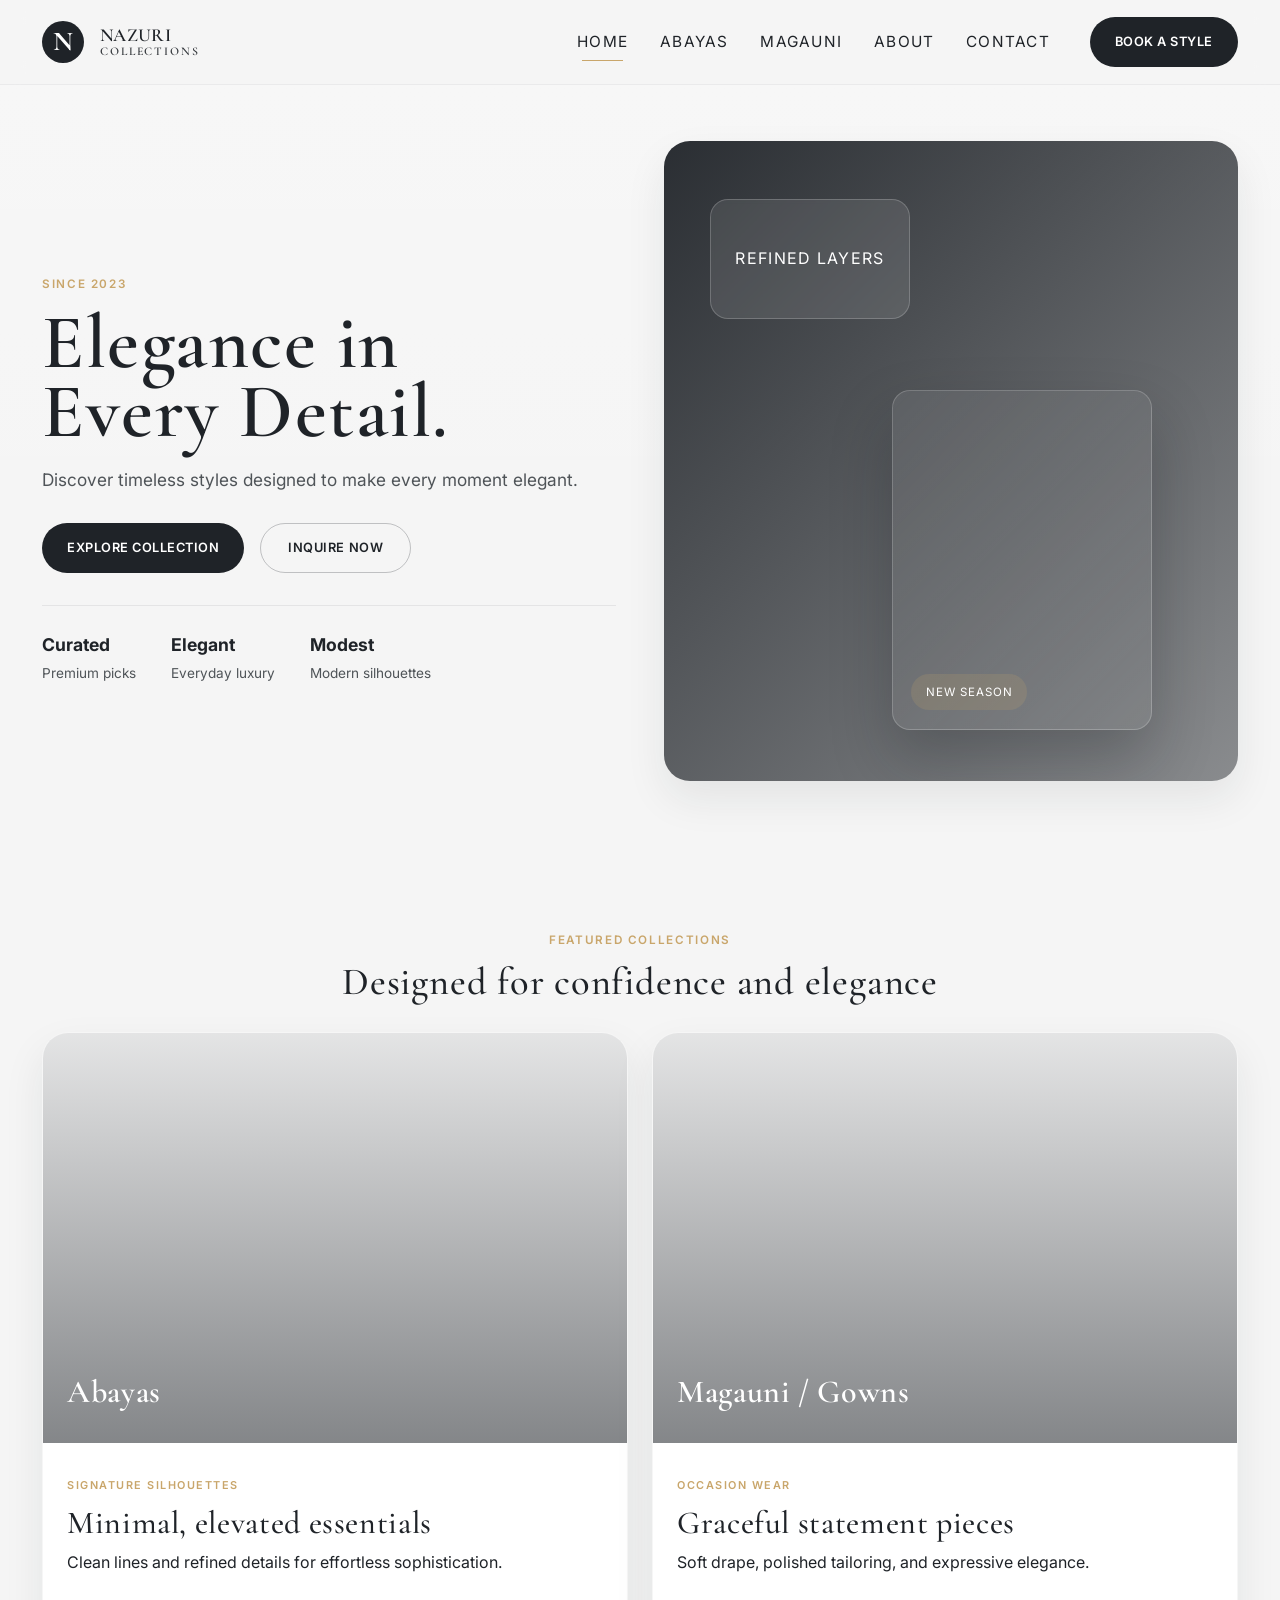
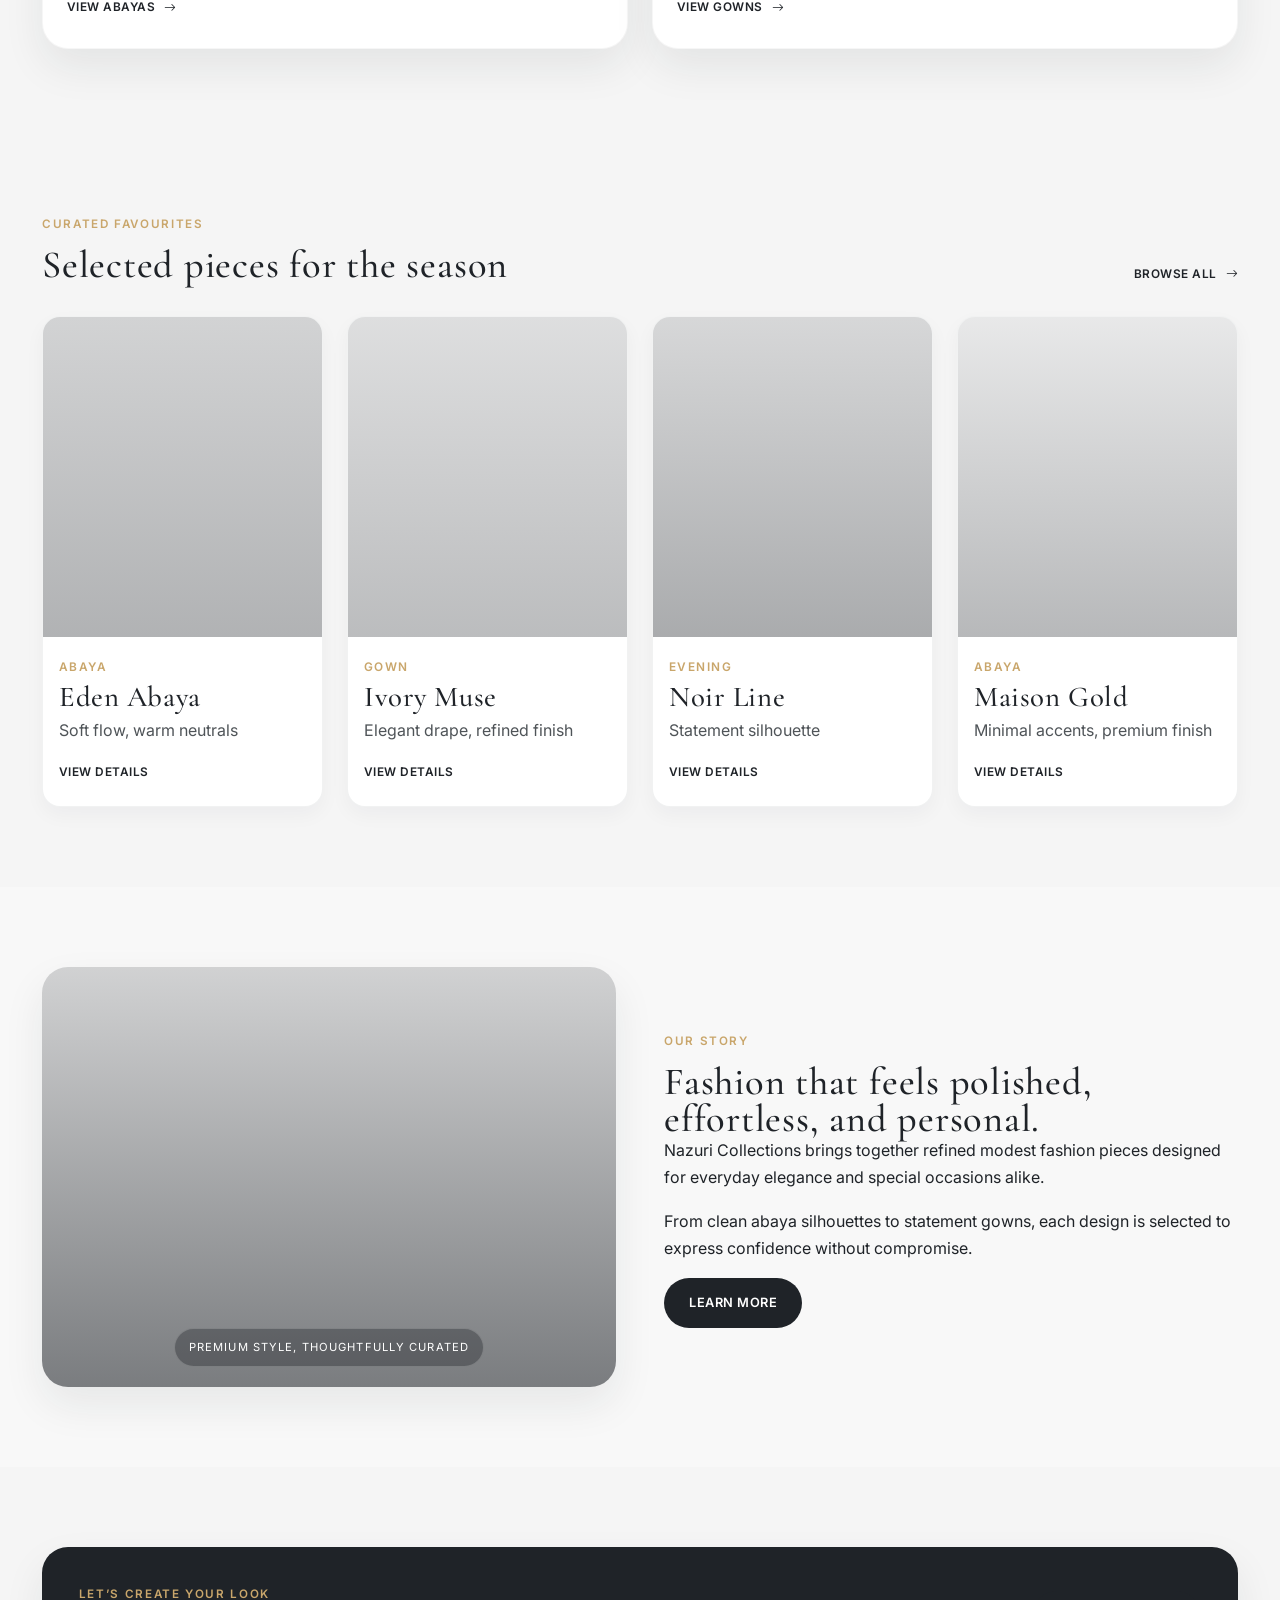
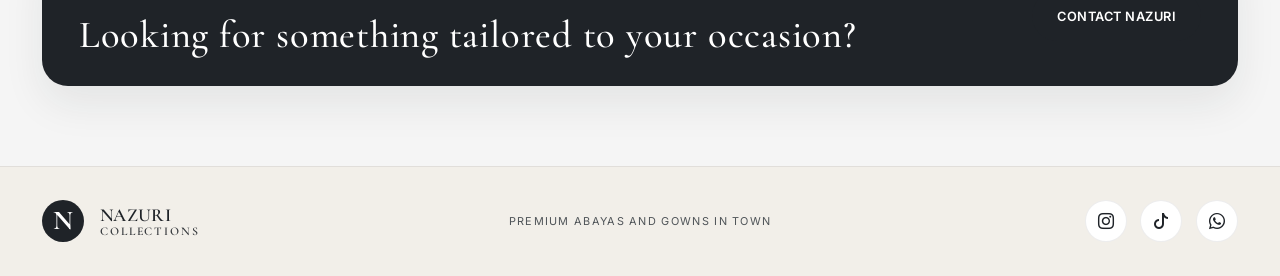
==== index.html @ db96d814 "First part before revision" ====
<!DOCTYPE html>
<html lang="en">
  <head>
    <meta charset="UTF-8" />
    <meta name="viewport" content="width=device-width, initial-scale=1.0" />
    <meta
      name="description"
      content="Nazuri Collections offers premium abayas and gowns with timeless elegance and contemporary modest fashion styling."
    />
    <title>Nazuri Collections | Premium Abayas and Gowns</title>
    <link rel="preconnect" href="https://fonts.googleapis.com" />
    <link rel="preconnect" href="https://fonts.gstatic.com" crossorigin />
    <link
      href="https://fonts.googleapis.com/css2?family=Cormorant+Garamond:wght@400;500;600;700&family=Inter:wght@400;500;600;700&display=swap"
      rel="stylesheet"
    />
    <link
      rel="stylesheet"
      href="https://cdn.jsdelivr.net/npm/bootstrap@5.3.3/dist/css/bootstrap.min.css"
    />
    <link
      rel="stylesheet"
      href="https://cdn.jsdelivr.net/npm/bootstrap-icons@1.11.3/font/bootstrap-icons.min.css"
    />
    <link rel="stylesheet" href="assets/css/style.css" />
  </head>
  <body>
    <header class="site-header">
      <nav class="navbar navbar-expand-lg navbar-light px-3 px-lg-4 py-3">
        <div class="container-xl">
          <a class="navbar-brand d-flex align-items-center gap-3" href="index.html" aria-label="Nazuri Collections home">
            <span class="brand-mark" aria-hidden="true">N</span>
            <div class="brand-copy">
              <span class="brand-name">NAZURI</span>
              <span class="brand-subtitle">Collections</span>
            </div>
          </a>

          <button
            class="navbar-toggler border-0 shadow-none"
            type="button"
            data-bs-toggle="offcanvas"
            data-bs-target="#mobileMenu"
            aria-controls="mobileMenu"
            aria-label="Open navigation menu"
          >
            <span class="navbar-toggler-icon"></span>
          </button>

          <div class="collapse navbar-collapse justify-content-end">
            <ul class="navbar-nav align-items-center gap-lg-3">
              <li class="nav-item"><a class="nav-link active" href="index.html">Home</a></li>
              <li class="nav-item"><a class="nav-link" href="pages/abayas.html">Abayas</a></li>
              <li class="nav-item"><a class="nav-link" href="pages/magauni.html">Magauni</a></li>
              <li class="nav-item"><a class="nav-link" href="pages/about.html">About</a></li>
              <li class="nav-item"><a class="nav-link" href="pages/contact.html">Contact</a></li>
              <li class="nav-item ms-lg-3">
                <a class="btn btn-primary btn-cta" href="pages/contact.html">Book a Style</a>
              </li>
            </ul>
          </div>
        </div>
      </nav>
    </header>

    <div class="offcanvas offcanvas-end" tabindex="-1" id="mobileMenu" aria-labelledby="mobileMenuLabel">
      <div class="offcanvas-header">
        <h5 class="offcanvas-title" id="mobileMenuLabel">Menu</h5>
        <button type="button" class="btn-close" data-bs-dismiss="offcanvas" aria-label="Close menu"></button>
      </div>
      <div class="offcanvas-body">
        <ul class="nav flex-column mobile-nav">
          <li><a class="nav-link active" href="index.html">Home</a></li>
          <li><a class="nav-link" href="pages/abayas.html">Abayas</a></li>
          <li><a class="nav-link" href="pages/magauni.html">Magauni</a></li>
          <li><a class="nav-link" href="pages/about.html">About</a></li>
          <li><a class="nav-link" href="pages/contact.html">Contact</a></li>
          <li class="mt-3"><a class="btn btn-primary w-100 btn-cta" href="pages/contact.html">Book a Style</a></li>
        </ul>
      </div>
    </div>

    <main>
      <section class="hero-section">
        <div class="container-xl">
          <div class="row align-items-center g-4 g-lg-5">
            <div class="col-lg-6 content-column">
              <p class="eyebrow">Since 2023</p>
              <h1>Elegance in Every Detail.</h1>
              <p class="hero-copy">
                Discover timeless styles designed to make every moment elegant.
              </p>
              <div class="hero-actions">
                <a class="btn btn-primary btn-cta" href="pages/abayas.html">Explore Collection</a>
                <a class="btn btn-secondary" href="pages/contact.html">Inquire Now</a>
              </div>
              <div class="hero-metrics">
                <div>
                  <strong>Curated</strong>
                  <span>Premium picks</span>
                </div>
                <div>
                  <strong>Elegant</strong>
                  <span>Everyday luxury</span>
                </div>
                <div>
                  <strong>Modest</strong>
                  <span>Modern silhouettes</span>
                </div>
              </div>
            </div>
            <div class="col-lg-6">
              <div class="editorial-visual" aria-label="Editorial fashion placeholder artwork">
                <div class="visual-card visual-card-large">
                  <span class="card-tag">New Season</span>
                </div>
                <div class="visual-card visual-card-small">
                  <span>Refined layers</span>
                </div>
              </div>
            </div>
          </div>
        </div>
      </section>

      <section class="section-space collection-highlight">
        <div class="container-xl">
          <div class="section-heading centered">
            <p class="eyebrow text-center">Featured collections</p>
            <h2>Designed for confidence and elegance</h2>
          </div>
          <div class="row g-4">
            <div class="col-md-6">
              <article class="feature-card feature-card-abaya">
                <div class="feature-image image-abaya">
                  <span>Abayas</span>
                </div>
                <div class="feature-content">
                  <p class="eyebrow small">Signature silhouettes</p>
                  <h3>Minimal, elevated essentials</h3>
                  <p>Clean lines and refined details for effortless sophistication.</p>
                  <a href="pages/abayas.html" class="text-link">View abayas <i class="bi bi-arrow-right"></i></a>
                </div>
              </article>
            </div>
            <div class="col-md-6">
              <article class="feature-card feature-card-gown">
                <div class="feature-image image-gown">
                  <span>Magauni / Gowns</span>
                </div>
                <div class="feature-content">
                  <p class="eyebrow small">Occasion wear</p>
                  <h3>Graceful statement pieces</h3>
                  <p>Soft drape, polished tailoring, and expressive elegance.</p>
                  <a href="pages/magauni.html" class="text-link">View gowns <i class="bi bi-arrow-right"></i></a>
                </div>
              </article>
            </div>
          </div>
        </div>
      </section>

      <section class="section-space product-spotlight">
        <div class="container-xl">
          <div class="section-heading d-flex justify-content-between align-items-end flex-wrap gap-3">
            <div>
              <p class="eyebrow">Curated favourites</p>
              <h2>Selected pieces for the season</h2>
            </div>
            <a href="pages/abayas.html" class="text-link">Browse all <i class="bi bi-arrow-right"></i></a>
          </div>

          <div class="row g-4 product-grid">
            <div class="col-sm-6 col-lg-3">
              <article class="product-card">
                <div class="product-image image-placeholder image-sand" aria-label="Product image placeholder"></div>
                <div class="product-body">
                  <p class="category">Abaya</p>
                  <h3>Eden Abaya</h3>
                  <p class="meta">Soft flow, warm neutrals</p>
                  <a href="pages/abayas.html" class="text-link">View details</a>
                </div>
              </article>
            </div>
            <div class="col-sm-6 col-lg-3">
              <article class="product-card">
                <div class="product-image image-placeholder image-ivory" aria-label="Product image placeholder"></div>
                <div class="product-body">
                  <p class="category">Gown</p>
                  <h3>Ivory Muse</h3>
                  <p class="meta">Elegant drape, refined finish</p>
                  <a href="pages/magauni.html" class="text-link">View details</a>
                </div>
              </article>
            </div>
            <div class="col-sm-6 col-lg-3">
              <article class="product-card">
                <div class="product-image image-placeholder image-charcoal" aria-label="Product image placeholder"></div>
                <div class="product-body">
                  <p class="category">Evening</p>
                  <h3>Noir Line</h3>
                  <p class="meta">Statement silhouette</p>
                  <a href="pages/magauni.html" class="text-link">View details</a>
                </div>
              </article>
            </div>
            <div class="col-sm-6 col-lg-3">
              <article class="product-card">
                <div class="product-image image-placeholder image-gold" aria-label="Product image placeholder"></div>
                <div class="product-body">
                  <p class="category">Abaya</p>
                  <h3>Maison Gold</h3>
                  <p class="meta">Minimal accents, premium finish</p>
                  <a href="pages/abayas.html" class="text-link">View details</a>
                </div>
              </article>
            </div>
          </div>
        </div>
      </section>

      <section class="section-space brand-story">
        <div class="container-xl">
          <div class="row align-items-center g-5">
            <div class="col-lg-6">
              <div class="story-image" aria-label="Brand story placeholder illustration">
                <span>Premium style, thoughtfully curated</span>
              </div>
            </div>
            <div class="col-lg-6">
              <p class="eyebrow">Our story</p>
              <h2>Fashion that feels polished, effortless, and personal.</h2>
              <p>
                Nazuri Collections brings together refined modest fashion pieces designed for everyday elegance and special occasions alike.
              </p>
              <p>
                From clean abaya silhouettes to statement gowns, each design is selected to express confidence without compromise.
              </p>
              <a href="pages/about.html" class="btn btn-primary btn-cta">Learn More</a>
            </div>
          </div>
        </div>
      </section>

      <section class="section-space inquiry-strip">
        <div class="container-xl">
          <div class="inquiry-panel">
            <div>
              <p class="eyebrow">Let’s create your look</p>
              <h2>Looking for something tailored to your occasion?</h2>
            </div>
            <a class="btn btn-primary btn-cta" href="pages/contact.html">Contact Nazuri</a>
          </div>
        </div>
      </section>
    </main>

    <footer class="site-footer">
      <div class="container-xl">
        <div class="row g-4 align-items-center">
          <div class="col-lg-4">
            <a class="navbar-brand d-flex align-items-center gap-3" href="index.html" aria-label="Nazuri Collections home">
              <span class="brand-mark" aria-hidden="true">N</span>
              <div class="brand-copy">
                <span class="brand-name">NAZURI</span>
                <span class="brand-subtitle">Collections</span>
              </div>
            </a>
          </div>
          <div class="col-lg-4 text-lg-center">
            <p class="footer-copy">Premium abayas and gowns in town</p>
          </div>
          <div class="col-lg-4 text-lg-end">
            <div class="social-links" aria-label="Social media links">
              <a href="https://instagram.com" target="_blank" rel="noreferrer" aria-label="Instagram"><i class="bi bi-instagram"></i></a>
              <a href="https://www.tiktok.com" target="_blank" rel="noreferrer" aria-label="TikTok"><i class="bi bi-tiktok"></i></a>
              <a href="https://wa.me/REPLACE_WITH_NAZURI_WHATSAPP_NUMBER" target="_blank" rel="noreferrer" aria-label="WhatsApp"><i class="bi bi-whatsapp"></i></a>
            </div>
          </div>
        </div>
      </div>
    </footer>

    <script src="https://cdn.jsdelivr.net/npm/bootstrap@5.3.3/dist/js/bootstrap.bundle.min.js"></script>
    <script src="assets/js/main.js"></script>
  </body>
</html>
---- assets/css/style.css ----
:root {
  --color-charcoal: #1f2328;
  --color-offwhite: #f5f5f5;
  --color-grey: #b5b5b5;
  --color-gold: #c9a66b;
  --color-white: #ffffff;
  --color-surface: #f8f6f2;
  --color-muted: #e9e2d7;
  --color-text: #1f2328;
  --color-text-soft: #4f5458;
  --shadow-soft: 0 18px 42px rgba(31, 35, 40, 0.08);
  --border-soft: rgba(31, 35, 40, 0.08);
  --container: 1220px;
  --radius-lg: 26px;
  --radius-md: 18px;
  --radius-sm: 12px;
}

* {
  box-sizing: border-box;
}

html {
  scroll-behavior: smooth;
}

body {
  margin: 0;
  font-family: "Inter", sans-serif;
  background: var(--color-offwhite);
  color: var(--color-text);
  line-height: 1.7;
}

img {
  max-width: 100%;
  display: block;
}

a {
  text-decoration: none;
  transition: all 0.2s ease;
}

button,
input,
textarea {
  font: inherit;
}

h1,
h2,
h3,
.brand-name,
.brand-subtitle {
  font-family: "Cormorant Garamond", serif;
  letter-spacing: 0.02em;
}

p {
  margin: 0 0 1rem;
}

.container-xl {
  max-width: var(--container);
}

.site-header {
  position: sticky;
  top: 0;
  z-index: 1020;
  background: rgba(245, 245, 245, 0.9);
  backdrop-filter: blur(12px);
  border-bottom: 1px solid rgba(31, 35, 40, 0.05);
}

.navbar {
  min-height: 76px;
}

.navbar-brand {
  color: var(--color-charcoal);
  margin-right: 0;
}

.brand-mark {
  display: inline-flex;
  align-items: center;
  justify-content: center;
  width: 42px;
  height: 42px;
  border-radius: 50%;
  background: var(--color-charcoal);
  color: var(--color-white);
  font-family: "Cormorant Garamond", serif;
  font-size: 1.7rem;
  font-weight: 700;
}

.brand-copy {
  display: flex;
  flex-direction: column;
  line-height: 1.05;
}

.brand-name,
.brand-subtitle {
  display: block;
  font-size: 1.15rem;
  font-weight: 600;
}

.brand-subtitle {
  font-size: 0.74rem;
  letter-spacing: 0.16em;
  text-transform: uppercase;
  opacity: 0.9;
}

.navbar-nav .nav-link {
  color: var(--color-charcoal);
  font-size: 0.96rem;
  letter-spacing: 0.08em;
  text-transform: uppercase;
  padding: 0.625rem 0.8rem;
  position: relative;
}

.navbar-nav .nav-link::after {
  content: "";
  position: absolute;
  left: 0.8rem;
  right: 0.8rem;
  bottom: 0.25rem;
  height: 1px;
  background: var(--color-gold);
  transform: scaleX(0);
  transform-origin: left;
  transition: transform 0.2s ease;
}

.navbar-nav .nav-link:hover,
.navbar-nav .nav-link:focus-visible,
.navbar-nav .nav-link.active {
  color: var(--color-charcoal);
}

.navbar-nav .nav-link:hover::after,
.navbar-nav .nav-link:focus-visible::after,
.navbar-nav .nav-link.active::after {
  transform: scaleX(1);
}

.btn {
  border-radius: 999px;
  padding: 0.9rem 1.7rem;
  font-weight: 600;
  letter-spacing: 0.04em;
  text-transform: uppercase;
  font-size: 0.8rem;
  border: 1px solid transparent;
  transition: all 0.2s ease;
}

.btn-primary {
  background: var(--color-charcoal);
  color: var(--color-white);
  box-shadow: none;
}

.btn-primary:hover,
.btn-primary:focus-visible {
  background: #0f1115;
  color: var(--color-white);
}

.btn-secondary {
  background: transparent;
  border-color: rgba(31, 35, 40, 0.25);
  color: var(--color-charcoal);
}

.btn-secondary:hover,
.btn-secondary:focus-visible {
  border-color: var(--color-charcoal);
  color: var(--color-charcoal);
  background: rgba(31, 35, 40, 0.04);
}

.btn-cta {
  padding-inline: 1.5rem;
}

.hero-section {
  padding: 3.5rem 0 4rem;
  background: linear-gradient(180deg, rgba(255,255,255,0.2), transparent 65%);
}

.content-column {
  padding-top: 2rem;
}

.eyebrow {
  display: inline-block;
  margin-bottom: 0.8rem;
  color: var(--color-gold);
  text-transform: uppercase;
  letter-spacing: 0.14em;
  font-size: 0.73rem;
  font-weight: 600;
}

.eyebrow.small {
  font-size: 0.68rem;
}

.hero-section h1,
.page-hero h1,
.section-heading h2,
.brand-story h2,
.value-card h3,
.contact-panel h2,
.contact-form-wrap h3,
.feature-card h3,
.product-card h3 {
  margin-bottom: 1rem;
  color: var(--color-charcoal);
}

.hero-section h1 {
  max-width: 520px;
  font-size: clamp(3.2rem, 6vw, 6rem);
  line-height: 0.9;
  font-weight: 600;
  margin-bottom: 1.2rem;
}

.hero-copy {
  max-width: 560px;
  font-size: 1.08rem;
  color: var(--color-text-soft);
  margin-bottom: 1.75rem;
}

.hero-actions {
  display: flex;
  flex-wrap: wrap;
  gap: 1rem;
  margin-bottom: 2rem;
}

.hero-metrics {
  display: flex;
  flex-wrap: wrap;
  gap: 1.25rem 2.2rem;
  padding-top: 1.5rem;
  border-top: 1px solid var(--border-soft);
}

.hero-metrics div {
  display: flex;
  flex-direction: column;
  gap: 0.15rem;
}

.hero-metrics strong {
  font-size: 1.1rem;
  color: var(--color-charcoal);
}

.hero-metrics span {
  font-size: 0.85rem;
  color: var(--color-text-soft);
}

.editorial-visual {
  position: relative;
  min-height: 640px;
  border-radius: var(--radius-lg);
  overflow: hidden;
  background: linear-gradient(135deg, rgba(31,35,40,0.95), rgba(31,35,40,0.5)),
    url("https://images.unsplash.com/photo-1529139574466-a303027c1d8b?auto=format&fit=crop&w=900&q=80") center/cover no-repeat;
  box-shadow: var(--shadow-soft);
}

.visual-card {
  position: absolute;
  border-radius: var(--radius-md);
  background: rgba(255,255,255,0.1);
  border: 1px solid rgba(255,255,255,0.2);
  backdrop-filter: blur(2px);
  color: var(--color-white);
}

.visual-card-large {
  right: 15%;
  bottom: 8%;
  width: 260px;
  height: 340px;
  box-shadow: 0 30px 60px rgba(18, 22, 29, 0.25);
  background: linear-gradient(135deg, rgba(255,255,255,0.08), rgba(255,255,255,0.02));
}

.visual-card-small {
  left: 8%;
  top: 9%;
  width: 200px;
  height: 120px;
  display: flex;
  align-items: center;
  justify-content: center;
  font-size: 1rem;
  letter-spacing: 0.08em;
  text-transform: uppercase;
}

.card-tag {
  position: absolute;
  left: 1.15rem;
  bottom: 1.15rem;
  padding: 0.52rem 0.9rem;
  border-radius: 999px;
  background: rgba(201, 166, 107, 0.18);
  color: var(--color-white);
  font-size: 0.72rem;
  letter-spacing: 0.09em;
  text-transform: uppercase;
}

.section-space {
  padding: 5rem 0;
}

.section-heading {
  margin-bottom: 2rem;
}

.section-heading.centered {
  text-align: center;
}

.section-heading h2,
.brand-story h2 {
  font-size: clamp(2.2rem, 3vw, 3.2rem);
  line-height: 0.95;
  margin-bottom: 0;
}

.text-link {
  display: inline-flex;
  align-items: center;
  gap: 0.55rem;
  color: var(--color-charcoal);
  font-weight: 600;
  letter-spacing: 0.04em;
  text-transform: uppercase;
  font-size: 0.74rem;
}

.text-link:hover,
.text-link:focus-visible {
  color: var(--color-gold);
}

.feature-card {
  display: flex;
  flex-direction: column;
  overflow: hidden;
  border-radius: var(--radius-lg);
  background: var(--color-white);
  box-shadow: var(--shadow-soft);
  border: 1px solid rgba(31,35,40,0.04);
}

.feature-image {
  min-height: 410px;
  display: flex;
  align-items: end;
  justify-content: flex-start;
  padding: 1.5rem;
  color: var(--color-white);
  font-family: "Cormorant Garamond", serif;
  font-size: clamp(2rem, 2vw, 3rem);
  font-weight: 600;
  letter-spacing: 0.02em;
}

.feature-card-abaya .feature-image {
  background: linear-gradient(180deg, rgba(31,35,40,0.12), rgba(31,35,40,0.55)), url("https://images.unsplash.com/photo-1524504388940-b1c1722653e1?auto=format&fit=crop&w=1200&q=80") center/cover no-repeat;
}

.feature-card-gown .feature-image {
  background: linear-gradient(180deg, rgba(31,35,40,0.12), rgba(31,35,40,0.55)), url("https://images.unsplash.com/photo-1483985988355-763728e1935b?auto=format&fit=crop&w=1200&q=80") center/cover no-repeat;
}

.feature-content {
  padding: 1.7rem 1.5rem 1.75rem;
}

.feature-content h3 {
  font-size: clamp(2rem, 2vw, 2.6rem);
  line-height: 0.95;
  margin-bottom: 0.7rem;
}

.product-card {
  background: var(--color-white);
  border-radius: var(--radius-md);
  overflow: hidden;
  border: 1px solid rgba(31,35,40,0.06);
  box-shadow: rgba(31,35,40,0.04) 0 8px 20px;
  height: 100%;
}

.product-image {
  height: 320px;
  background-size: cover;
  background-position: center;
}

.image-placeholder {
  background-size: cover;
  background-position: center;
}

.image-sand {
  background-image: linear-gradient(180deg, rgba(31,35,40,0.2), rgba(31,35,40,0.35)), url("https://images.unsplash.com/photo-1529139574466-a303027c1d8b?auto=format&fit=crop&w=900&q=80");
}

.image-ivory {
  background-image: linear-gradient(180deg, rgba(31,35,40,0.15), rgba(31,35,40,0.3)), url("https://images.unsplash.com/photo-1487412720507-e7ab37603c6f?auto=format&fit=crop&w=900&q=80");
}

.image-charcoal {
  background-image: linear-gradient(180deg, rgba(31,35,40,0.18), rgba(31,35,40,0.38)), url("https://images.unsplash.com/photo-1524504388940-b1c1722653e1?auto=format&fit=crop&w=900&q=80");
}

.image-gold {
  background-image: linear-gradient(180deg, rgba(31,35,40,0.1), rgba(31,35,40,0.32)), url("https://images.unsplash.com/photo-1515886657613-9f3515b0c78f?auto=format&fit=crop&w=900&q=80");
}

.product-body {
  padding: 1.25rem 1rem 1.35rem;
}

.category {
  margin-bottom: 0.4rem;
  font-size: 0.74rem;
  letter-spacing: 0.12em;
  color: var(--color-gold);
  text-transform: uppercase;
  font-weight: 600;
}

.product-body h3 {
  font-size: clamp(1.8rem, 2vw, 2.3rem);
  line-height: 0.95;
  margin-bottom: 0.4rem;
}

.meta {
  color: var(--color-text-soft);
  margin-bottom: 0.8rem;
}

.brand-story {
  background: rgba(255,255,255,0.3);
}

.story-image {
  position: relative;
  min-height: 420px;
  border-radius: var(--radius-lg);
  display: flex;
  align-items: flex-end;
  justify-content: center;
  padding: 1.25rem;
  color: var(--color-white);
  background: linear-gradient(180deg, rgba(31,35,40,0.18), rgba(31,35,40,0.58)), url("https://images.unsplash.com/photo-1529139574466-a303027c1d8b?auto=format&fit=crop&w=1100&q=80") center/cover no-repeat;
  box-shadow: var(--shadow-soft);
}

.story-image span {
  display: inline-block;
  background: rgba(31,35,40,0.36);
  border: 1px solid rgba(255,255,255,0.2);
  padding: 0.55rem 0.9rem;
  border-radius: 999px;
  letter-spacing: 0.1em;
  text-transform: uppercase;
  font-size: 0.7rem;
}

.inquiry-panel {
  display: flex;
  justify-content: space-between;
  align-items: center;
  gap: 1.5rem;
  background: var(--color-charcoal);
  color: var(--color-white);
  border-radius: var(--radius-lg);
  padding: 2rem 2.3rem;
  box-shadow: var(--shadow-soft);
}

.inquiry-panel h2 {
  margin: 0;
  color: var(--color-white);
  font-size: clamp(2.1rem, 3vw, 3rem);
  line-height: 0.95;
}

.site-footer {
  background: #f2efe9;
  border-top: 1px solid rgba(31,35,40,0.08);
  padding: 2.1rem 0;
}

.footer-copy {
  margin: 0;
  color: var(--color-text-soft);
  text-transform: uppercase;
  letter-spacing: 0.12em;
  font-size: 0.68rem;
}

.social-links {
  display: flex;
  justify-content: flex-end;
  gap: 0.85rem;
}

.social-links a {
  display: inline-flex;
  align-items: center;
  justify-content: center;
  width: 42px;
  height: 42px;
  border-radius: 50%;
  background: var(--color-white);
  color: var(--color-charcoal);
  border: 1px solid rgba(31,35,40,0.08);
}

.social-links a:hover,
.social-links a:focus-visible {
  background: var(--color-charcoal);
  color: var(--color-white);
}

.page-hero {
  padding: 5.5rem 0 3rem;
  background: linear-gradient(180deg, rgba(255,255,255,0.2), transparent 70%);
}

.page-hero-inner {
  max-width: 760px;
}

.page-hero-inner.narrow {
  max-width: 680px;
}

.page-hero h1 {
  font-size: clamp(3rem, 4vw, 5rem);
  line-height: 0.92;
  margin-bottom: 0.75rem;
}

.collection-hero {
  background: linear-gradient(180deg, rgba(255,255,255,0.25), rgba(245,245,245,0.9)), url("https://images.unsplash.com/photo-1524504388940-b1c1722653e1?auto=format&fit=crop&w=1600&q=80") center/cover no-repeat;
}

.alt-hero {
  background: linear-gradient(180deg, rgba(255,255,255,0.25), rgba(245,245,245,0.9)), url("https://images.unsplash.com/photo-1483985988355-763728e1935b?auto=format&fit=crop&w=1600&q=80") center/cover no-repeat;
}

.about-hero {
  background: linear-gradient(180deg, rgba(255,255,255,0.25), rgba(245,245,245,0.9)), url("https://images.unsplash.com/photo-1529139574466-a303027c1d8b?auto=format&fit=crop&w=1600&q=80") center/cover no-repeat;
}

.contact-hero {
  background: linear-gradient(180deg, rgba(255,255,255,0.25), rgba(245,245,245,0.9)), url("https://images.unsplash.com/photo-1515886657613-9f3515b0c78f?auto=format&fit=crop&w=1600&q=80") center/cover no-repeat;
}

.muted-surface {
  background: rgba(255,255,255,0.35);
}

.value-card {
  background: var(--color-white);
  border: 1px solid rgba(31,35,40,0.05);
  border-radius: var(--radius-md);
  padding: 2rem 1.5rem;
  text-align: center;
  box-shadow: rgba(31,35,40,0.04) 0 10px 22px;
}

.value-card i {
  display: inline-flex;
  align-items: center;
  justify-content: center;
  width: 58px;
  height: 58px;
  border-radius: 50%;
  background: rgba(201,166,107,0.14);
  color: var(--color-charcoal);
  font-size: 1.5rem;
  margin-bottom: 0.9rem;
}

.value-card h3 {
  margin-bottom: 0.5rem;
  font-size: 2rem;
}

.story-image-large {
  min-height: 520px;
}

.contact-panel,
.contact-form-wrap {
  background: var(--color-white);
  border-radius: var(--radius-lg);
  border: 1px solid rgba(31,35,40,0.05);
  box-shadow: rgba(31,35,40,0.04) 0 12px 25px;
}

.contact-panel {
  padding: 2rem 1.5rem;
}

.contact-list {
  list-style: none;
  padding: 0;
  margin: 1.5rem 0 0;
  display: grid;
  gap: 1rem;
}

.contact-list li {
  display: flex;
  align-items: center;
  gap: 0.8rem;
  padding-bottom: 0.9rem;
  border-bottom: 1px solid rgba(31,35,40,0.05);
}

.contact-list i {
  width: 40px;
  height: 40px;
  display: inline-flex;
  align-items: center;
  justify-content: center;
  border-radius: 50%;
  background: rgba(201,166,107,0.12);
  color: var(--color-charcoal);
}

.contact-list a {
  color: var(--color-charcoal);
  font-weight: 600;
}

.contact-form-wrap {
  padding: 2rem 1.5rem;
}

.contact-form label {
  display: block;
  margin-bottom: 0.45rem;
  color: var(--color-charcoal);
  font-weight: 600;
}

.contact-form input,
.contact-form textarea {
  width: 100%;
  background: var(--color-offwhite);
  border: 1px solid rgba(31,35,40,0.08);
  border-radius: 14px;
  padding: 0.85rem 1rem;
  color: var(--color-charcoal);
}

.contact-form input:focus,
.contact-form textarea:focus {
  outline: none;
  border-color: rgba(201,166,107,0.9);
  box-shadow: 0 0 0 0.2rem rgba(201,166,107,0.18);
}

.offcanvas {
  background: rgba(245,245,245,0.98);
}

.mobile-nav .nav-link {
  color: var(--color-charcoal);
  font-size: 1rem;
  text-transform: uppercase;
  letter-spacing: 0.08em;
  padding: 0.8rem 0;
}

@media (max-width: 991.98px) {
  .navbar-toggler {
    border: 0;
  }

  .hero-section {
    padding-top: 2.4rem;
  }

  .editorial-visual {
    min-height: 520px;
  }

  .inquiry-panel {
    flex-direction: column;
    align-items: flex-start;
  }
}

@media (max-width: 767.98px) {
  .section-space {
    padding: 4rem 0;
  }

  .hero-metrics {
    gap: 1rem 1.4rem;
  }

  .feature-image {
    min-height: 300px;
  }

  .product-image {
    height: 280px;
  }

  .story-image {
    min-height: 320px;
  }

  .inquiry-panel {
    padding: 1.5rem 1.25rem;
  }

  .social-links {
    justify-content: flex-start;
  }
}

@media (max-width: 575.98px) {
  .hero-section h1 {
    font-size: 3rem;
  }

  .hero-actions {
    flex-direction: column;
    align-items: stretch;
  }

  .btn {
    width: 100%;
  }

  .section-heading {
    margin-bottom: 1.5rem;
  }

  .navbar-brand {
    gap: 0.8rem !important;
  }

  .brand-name,
  .brand-subtitle {
    font-size: 0.98rem;
  }
}
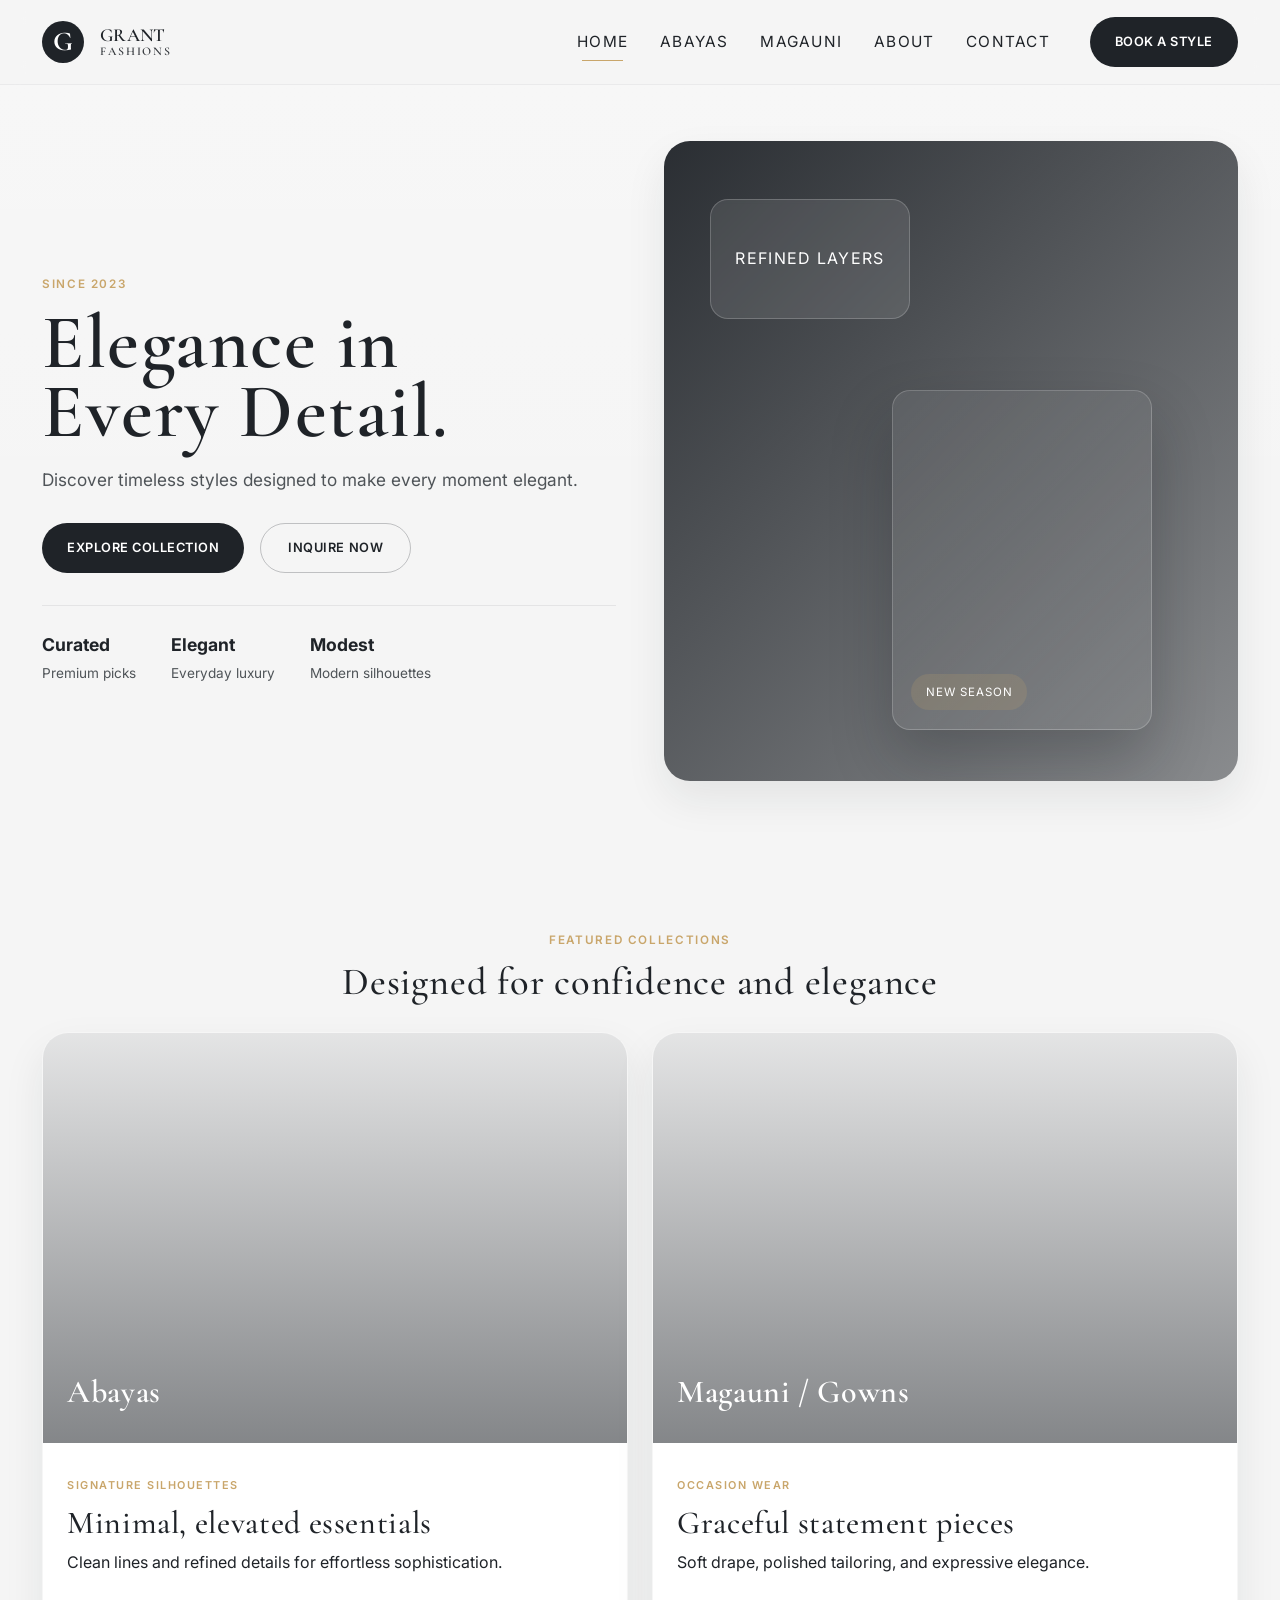
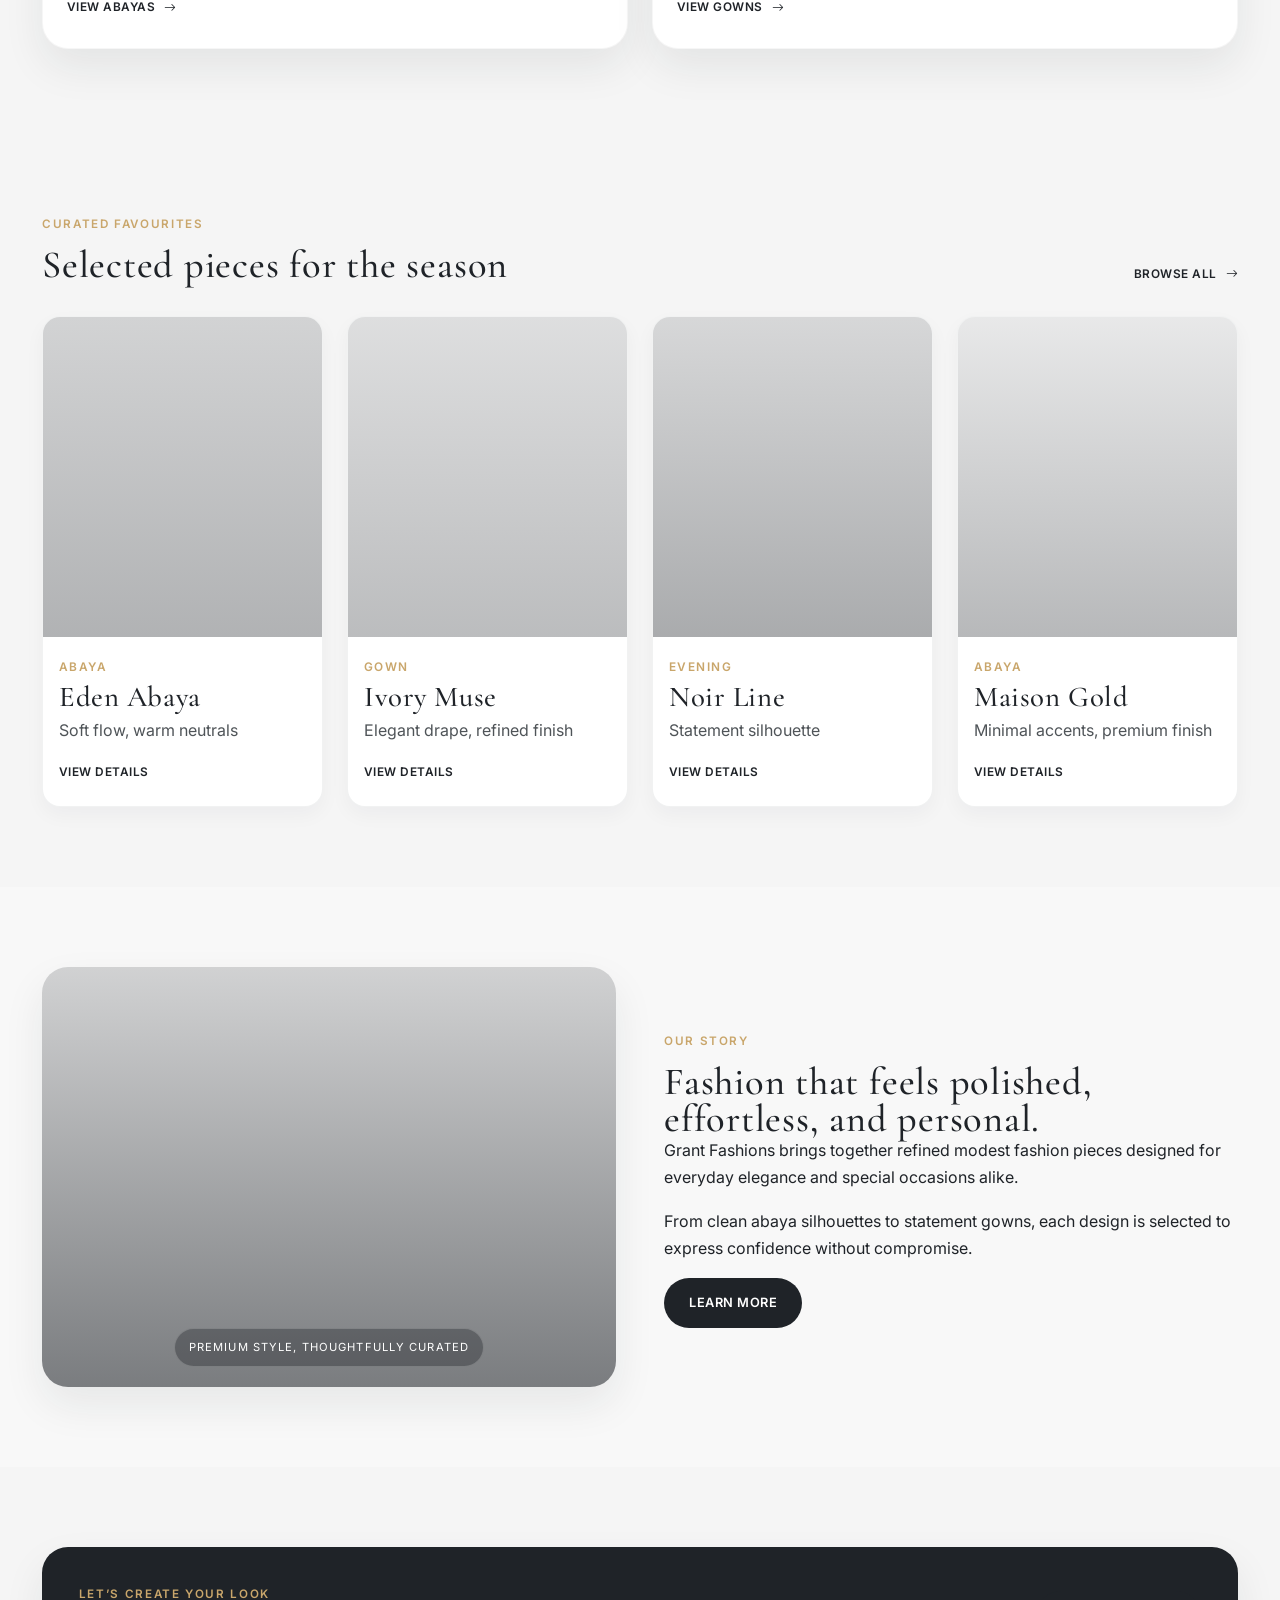
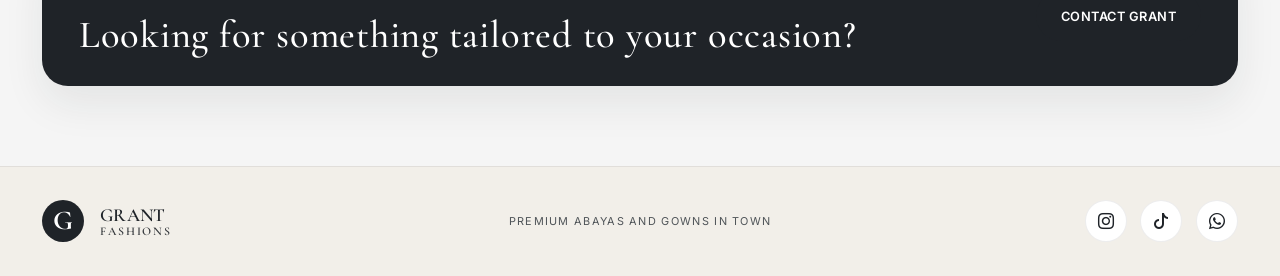
==== commit f3bb0bcc: "nazuri collections to grant fashions" ====
--- a/index.html
+++ b/index.html
@@ -5,9 +5,9 @@
     <meta name="viewport" content="width=device-width, initial-scale=1.0" />
     <meta
       name="description"
-      content="Nazuri Collections offers premium abayas and gowns with timeless elegance and contemporary modest fashion styling."
-    />
-    <title>Nazuri Collections | Premium Abayas and Gowns</title>
+      content="Grant Fashions offers premium abayas and gowns with timeless elegance and contemporary modest fashion styling."
+    />
+    <title>Grant Fashions | Premium Abayas and Gowns</title>
     <link rel="preconnect" href="https://fonts.googleapis.com" />
     <link rel="preconnect" href="https://fonts.gstatic.com" crossorigin />
     <link
@@ -28,11 +28,11 @@
     <header class="site-header">
       <nav class="navbar navbar-expand-lg navbar-light px-3 px-lg-4 py-3">
         <div class="container-xl">
-          <a class="navbar-brand d-flex align-items-center gap-3" href="index.html" aria-label="Nazuri Collections home">
-            <span class="brand-mark" aria-hidden="true">N</span>
+          <a class="navbar-brand d-flex align-items-center gap-3" href="index.html" aria-label="Grant Fashions home">
+            <span class="brand-mark" aria-hidden="true">G</span>
             <div class="brand-copy">
-              <span class="brand-name">NAZURI</span>
-              <span class="brand-subtitle">Collections</span>
+              <span class="brand-name">GRANT</span>
+              <span class="brand-subtitle">Fashions</span>
             </div>
           </a>
 
@@ -231,7 +231,7 @@
               <p class="eyebrow">Our story</p>
               <h2>Fashion that feels polished, effortless, and personal.</h2>
               <p>
-                Nazuri Collections brings together refined modest fashion pieces designed for everyday elegance and special occasions alike.
+                Grant Fashions brings together refined modest fashion pieces designed for everyday elegance and special occasions alike.
               </p>
               <p>
                 From clean abaya silhouettes to statement gowns, each design is selected to express confidence without compromise.
@@ -249,7 +249,7 @@
               <p class="eyebrow">Let’s create your look</p>
               <h2>Looking for something tailored to your occasion?</h2>
             </div>
-            <a class="btn btn-primary btn-cta" href="pages/contact.html">Contact Nazuri</a>
+            <a class="btn btn-primary btn-cta" href="pages/contact.html">Contact Grant</a>
           </div>
         </div>
       </section>
@@ -259,11 +259,11 @@
       <div class="container-xl">
         <div class="row g-4 align-items-center">
           <div class="col-lg-4">
-            <a class="navbar-brand d-flex align-items-center gap-3" href="index.html" aria-label="Nazuri Collections home">
-              <span class="brand-mark" aria-hidden="true">N</span>
+            <a class="navbar-brand d-flex align-items-center gap-3" href="index.html" aria-label="Grant Fashions home">
+              <span class="brand-mark" aria-hidden="true">G</span>
               <div class="brand-copy">
-                <span class="brand-name">NAZURI</span>
-                <span class="brand-subtitle">Collections</span>
+                <span class="brand-name">GRANT</span>
+                <span class="brand-subtitle">Fashions</span>
               </div>
             </a>
           </div>
@@ -272,9 +272,9 @@
           </div>
           <div class="col-lg-4 text-lg-end">
             <div class="social-links" aria-label="Social media links">
-              <a href="https://instagram.com" target="_blank" rel="noreferrer" aria-label="Instagram"><i class="bi bi-instagram"></i></a>
-              <a href="https://www.tiktok.com" target="_blank" rel="noreferrer" aria-label="TikTok"><i class="bi bi-tiktok"></i></a>
-              <a href="https://wa.me/REPLACE_WITH_NAZURI_WHATSAPP_NUMBER" target="_blank" rel="noreferrer" aria-label="WhatsApp"><i class="bi bi-whatsapp"></i></a>
+              <a href="https://www.instagram.com/nazuri_collections?rpxt=MTAxbjE5YnJ2ejRicw==" target="_blank" rel="noreferrer" aria-label="Instagram"><i class="bi bi-instagram"></i></a>
+              <a href="https://www.tiktok.com/@nazuri.collections?_r=1&_t=ZS-9B3DpKO2bY7" target="_blank" rel="noreferrer" aria-label="TikTok"><i class="bi bi-tiktok"></i></a>
+              <a href="https://wa.me/255767557234" target="_blank" rel="noreferrer" aria-label="WhatsApp"><i class="bi bi-whatsapp"></i></a>
             </div>
           </div>
         </div>
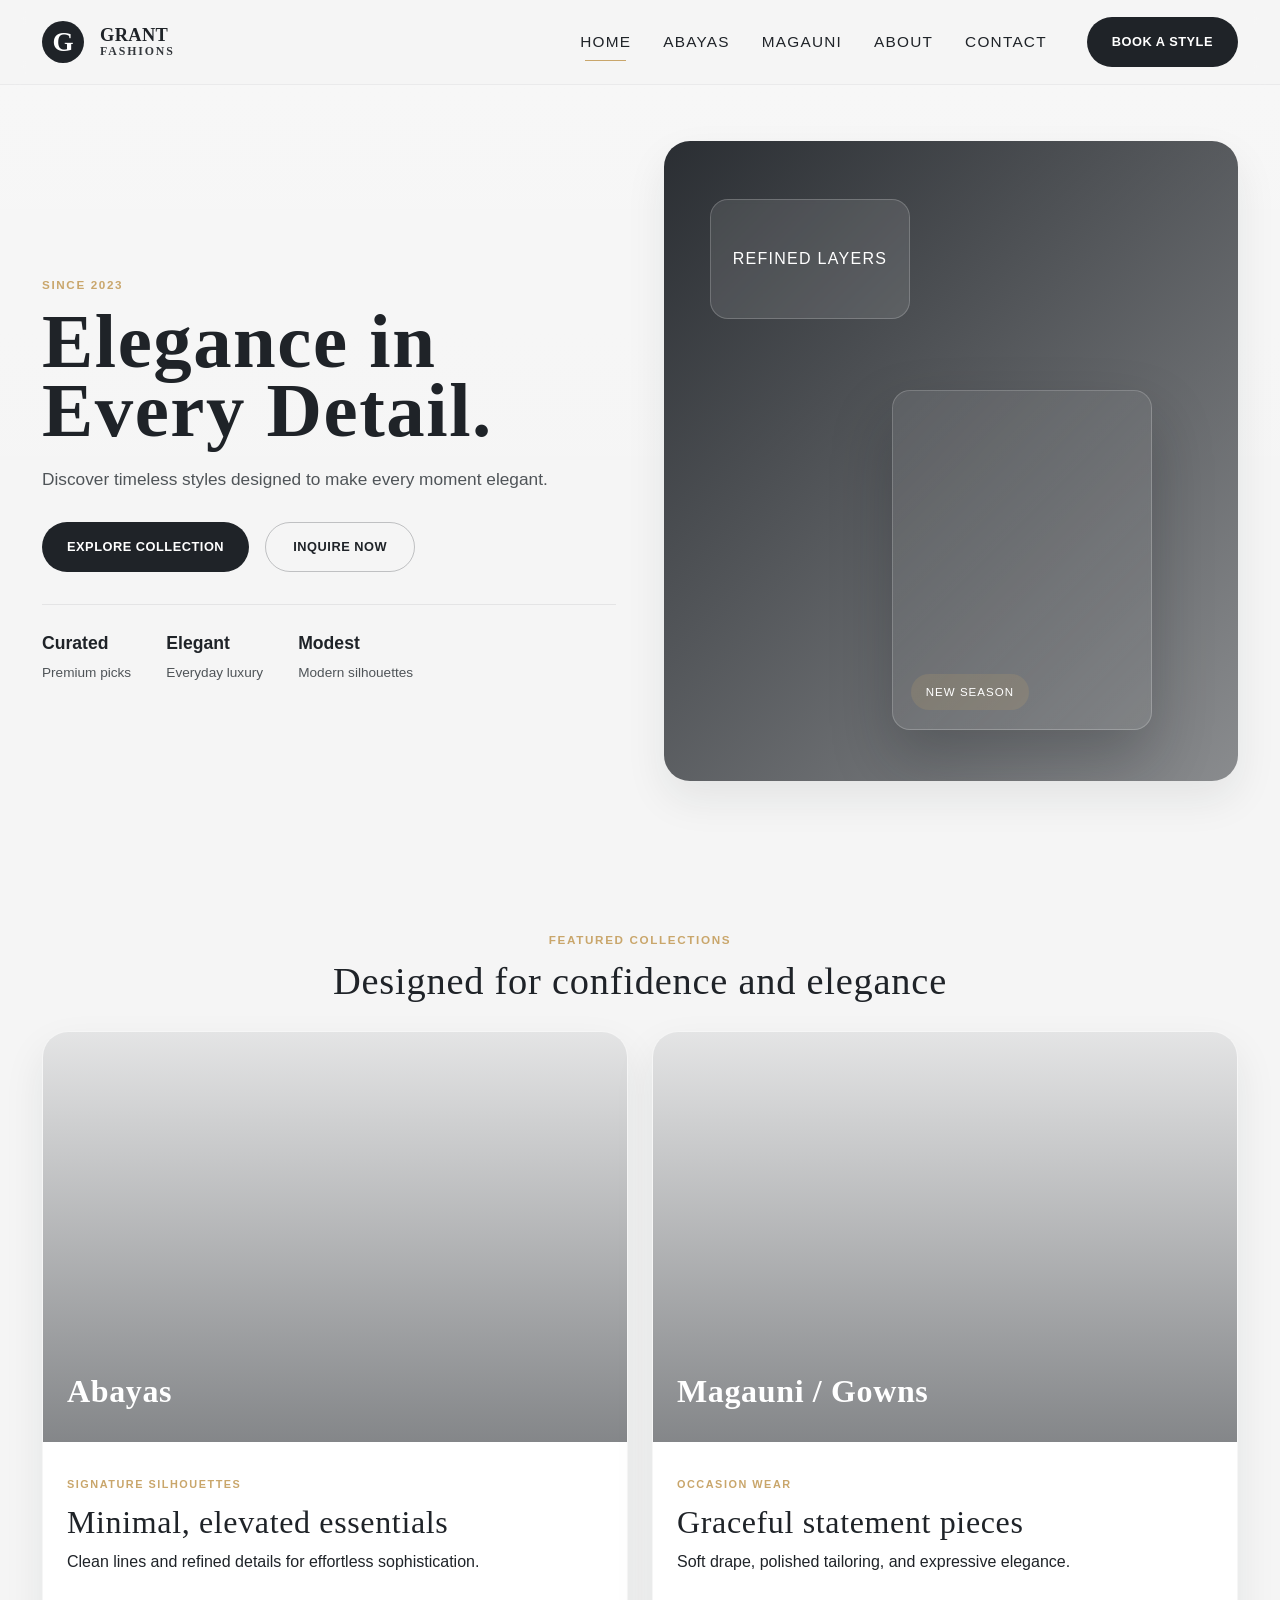
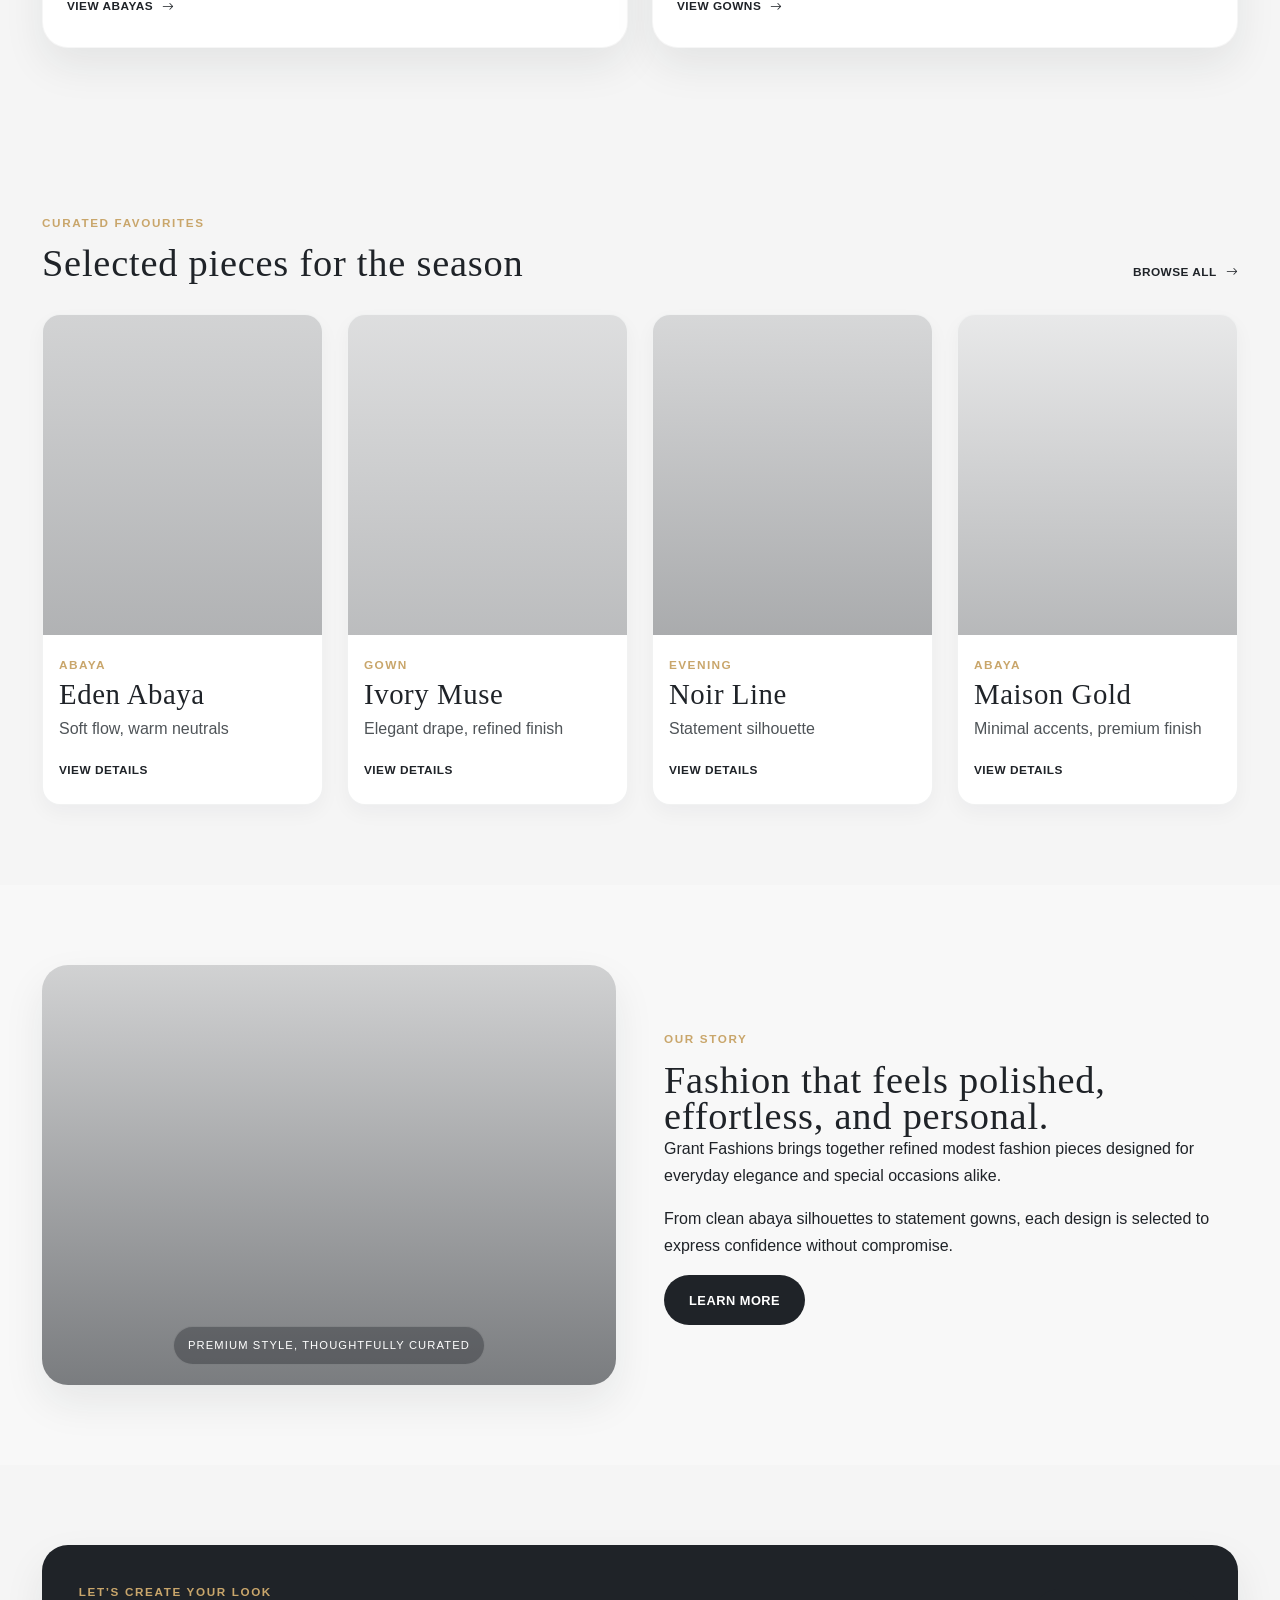
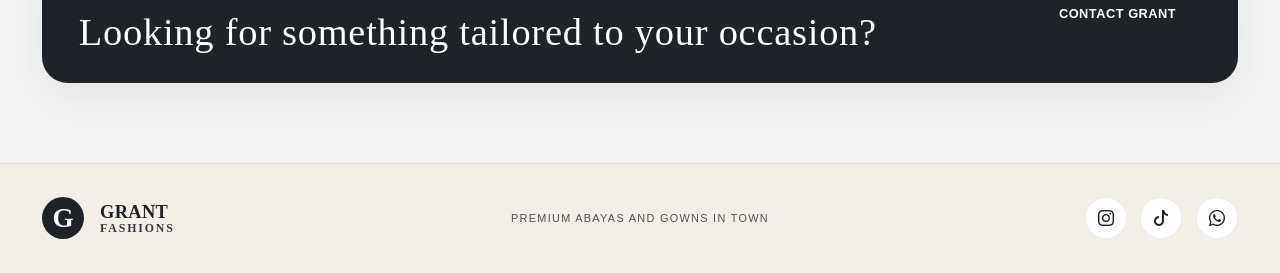
==== commit b7ce28b4: "security hardeningsecurity hardening" ====
--- a/index.html
+++ b/index.html
@@ -3,6 +3,9 @@
   <head>
     <meta charset="UTF-8" />
     <meta name="viewport" content="width=device-width, initial-scale=1.0" />
+    <meta http-equiv="Content-Security-Policy" content="default-src 'self'; base-uri 'self'; form-action 'self' https://wa.me; img-src 'self' data: https: blob:; style-src 'self' 'unsafe-inline' https://fonts.googleapis.com https://cdn.jsdelivr.net; font-src 'self' data: https://fonts.gstatic.com https://cdn.jsdelivr.net; script-src 'self' https://cdn.jsdelivr.net https://fonts.googleapis.com; connect-src 'self'; object-src 'none'; upgrade-insecure-requests" />
+    <meta http-equiv="Referrer-Policy" content="strict-origin-when-cross-origin" />
+    <meta http-equiv="Permissions-Policy" content="geolocation=(), microphone=(), camera=()" />
     <meta
       name="description"
       content="Grant Fashions offers premium abayas and gowns with timeless elegance and contemporary modest fashion styling."
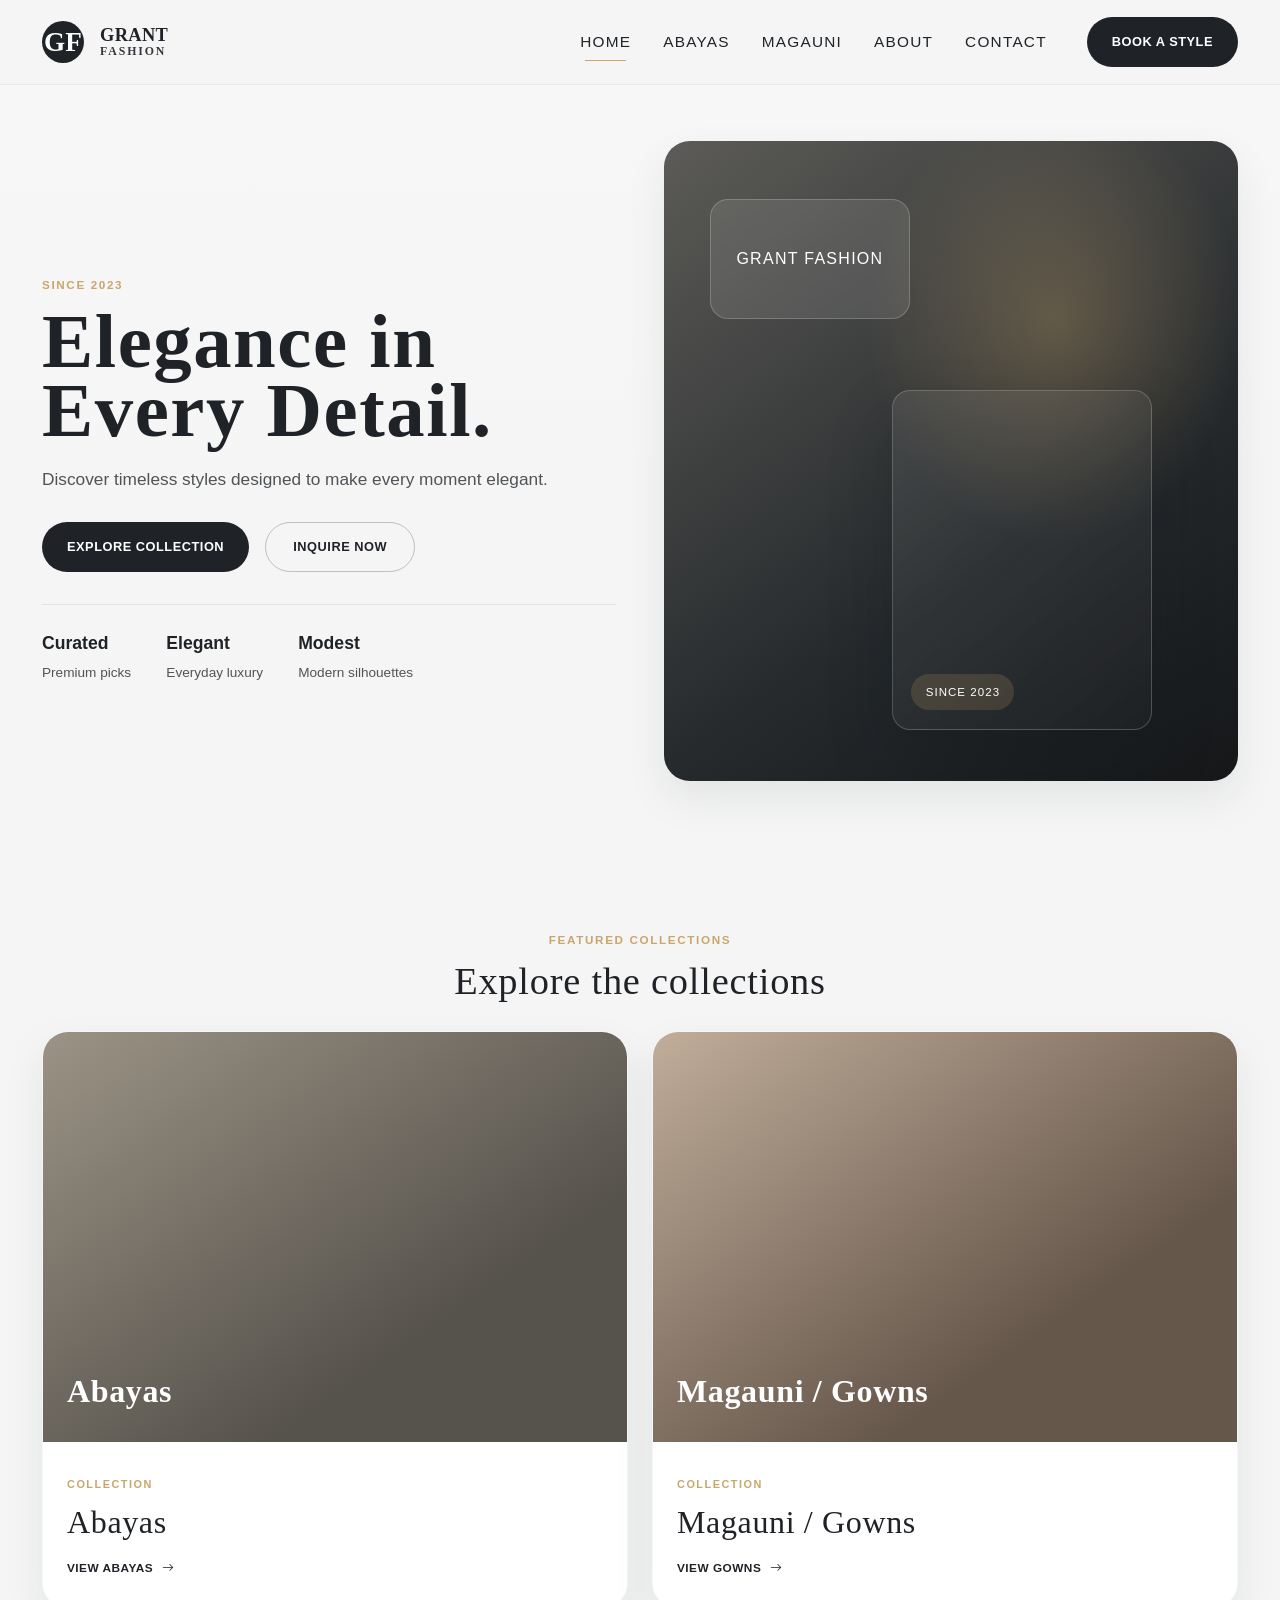
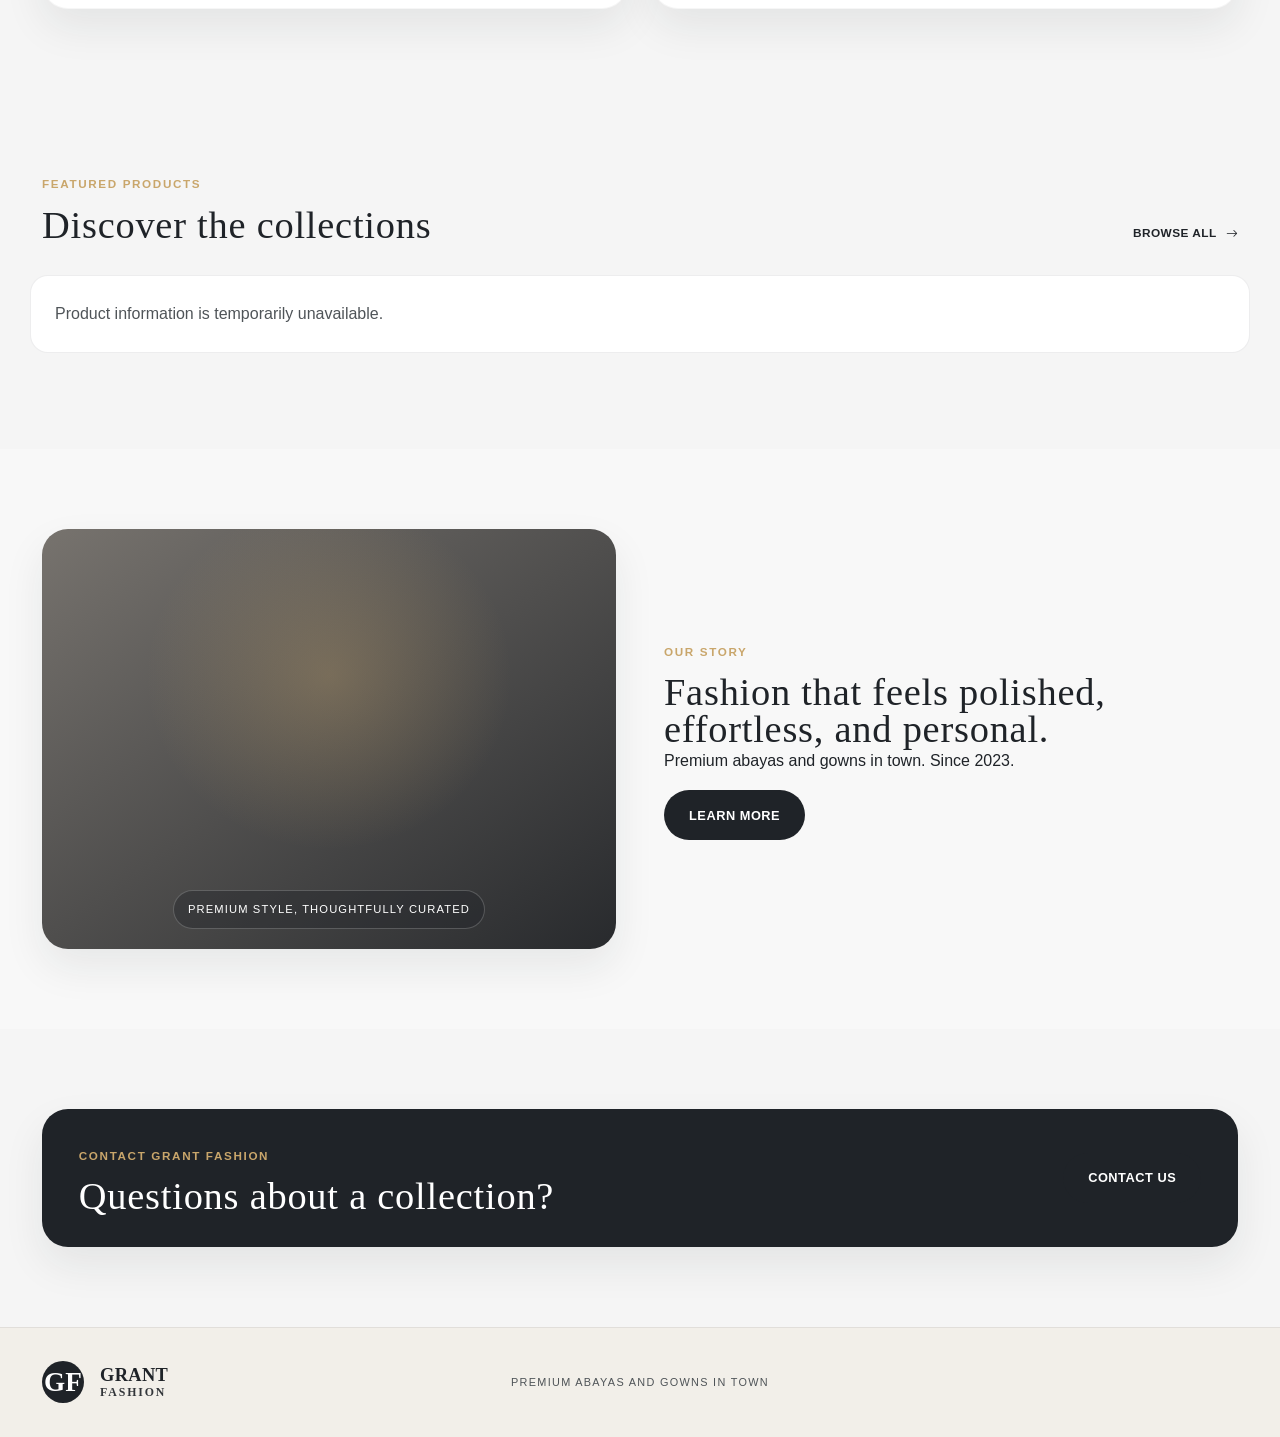
==== commit 5aa5a06d: "backend implementation" ====
--- a/index.html
+++ b/index.html
@@ -3,14 +3,14 @@
   <head>
     <meta charset="UTF-8" />
     <meta name="viewport" content="width=device-width, initial-scale=1.0" />
-    <meta http-equiv="Content-Security-Policy" content="default-src 'self'; base-uri 'self'; form-action 'self' https://wa.me; img-src 'self' data: https: blob:; style-src 'self' 'unsafe-inline' https://fonts.googleapis.com https://cdn.jsdelivr.net; font-src 'self' data: https://fonts.gstatic.com https://cdn.jsdelivr.net; script-src 'self' https://cdn.jsdelivr.net https://fonts.googleapis.com; connect-src 'self'; object-src 'none'; upgrade-insecure-requests" />
+    <meta http-equiv="Content-Security-Policy" content="default-src 'self'; base-uri 'self'; form-action 'self' https://wa.me; img-src 'self' data:; style-src 'self' 'unsafe-inline' https://fonts.googleapis.com https://cdn.jsdelivr.net; font-src 'self' https://fonts.gstatic.com https://cdn.jsdelivr.net; script-src 'self' https://cdn.jsdelivr.net; connect-src 'self'; object-src 'none'" />
     <meta http-equiv="Referrer-Policy" content="strict-origin-when-cross-origin" />
     <meta http-equiv="Permissions-Policy" content="geolocation=(), microphone=(), camera=()" />
     <meta
       name="description"
-      content="Grant Fashions offers premium abayas and gowns with timeless elegance and contemporary modest fashion styling."
-    />
-    <title>Grant Fashions | Premium Abayas and Gowns</title>
+      content="Grant Fashion presents premium abayas and gowns in town. Since 2023."
+    />
+    <title>Grant Fashion | Premium Abayas and Gowns</title>
     <link rel="preconnect" href="https://fonts.googleapis.com" />
     <link rel="preconnect" href="https://fonts.gstatic.com" crossorigin />
     <link
@@ -31,11 +31,11 @@
     <header class="site-header">
       <nav class="navbar navbar-expand-lg navbar-light px-3 px-lg-4 py-3">
         <div class="container-xl">
-          <a class="navbar-brand d-flex align-items-center gap-3" href="index.html" aria-label="Grant Fashions home">
-            <span class="brand-mark" aria-hidden="true">G</span>
+          <a class="navbar-brand d-flex align-items-center gap-3" href="index.html" aria-label="Grant Fashion home">
+            <span class="brand-mark" aria-hidden="true">GF</span>
             <div class="brand-copy">
               <span class="brand-name">GRANT</span>
-              <span class="brand-subtitle">Fashions</span>
+              <span class="brand-subtitle">Fashion</span>
             </div>
           </a>
 
@@ -89,12 +89,12 @@
           <div class="row align-items-center g-4 g-lg-5">
             <div class="col-lg-6 content-column">
               <p class="eyebrow">Since 2023</p>
-              <h1>Elegance in Every Detail.</h1>
-              <p class="hero-copy">
+              <h1 data-content="hero.heading">Elegance in Every Detail.</h1>
+              <p class="hero-copy" data-content="hero.body">
                 Discover timeless styles designed to make every moment elegant.
               </p>
               <div class="hero-actions">
-                <a class="btn btn-primary btn-cta" href="pages/abayas.html">Explore Collection</a>
+                <a class="btn btn-primary btn-cta" data-content="hero.button_label" href="pages/abayas.html">Explore Collection</a>
                 <a class="btn btn-secondary" href="pages/contact.html">Inquire Now</a>
               </div>
               <div class="hero-metrics">
@@ -114,11 +114,12 @@
             </div>
             <div class="col-lg-6">
               <div class="editorial-visual" aria-label="Editorial fashion placeholder artwork">
+                <img class="editorial-image" data-media-section="hero" alt="" hidden />
                 <div class="visual-card visual-card-large">
-                  <span class="card-tag">New Season</span>
+                  <span class="card-tag">Since 2023</span>
                 </div>
                 <div class="visual-card visual-card-small">
-                  <span>Refined layers</span>
+                    <span>Grant Fashion</span>
                 </div>
               </div>
             </div>
@@ -130,18 +131,19 @@
         <div class="container-xl">
           <div class="section-heading centered">
             <p class="eyebrow text-center">Featured collections</p>
-            <h2>Designed for confidence and elegance</h2>
+            <h2>Explore the collections</h2>
           </div>
           <div class="row g-4">
             <div class="col-md-6">
               <article class="feature-card feature-card-abaya">
                 <div class="feature-image image-abaya">
+                  <img data-media-collection="abayas" alt="" hidden />
                   <span>Abayas</span>
                 </div>
                 <div class="feature-content">
-                  <p class="eyebrow small">Signature silhouettes</p>
-                  <h3>Minimal, elevated essentials</h3>
-                  <p>Clean lines and refined details for effortless sophistication.</p>
+                  <p class="eyebrow small">Collection</p>
+                  <h3>Abayas</h3>
+                  <p data-collection-description="abayas"></p>
                   <a href="pages/abayas.html" class="text-link">View abayas <i class="bi bi-arrow-right"></i></a>
                 </div>
               </article>
@@ -149,12 +151,13 @@
             <div class="col-md-6">
               <article class="feature-card feature-card-gown">
                 <div class="feature-image image-gown">
+                  <img data-media-collection="magauni" alt="" hidden />
                   <span>Magauni / Gowns</span>
                 </div>
                 <div class="feature-content">
-                  <p class="eyebrow small">Occasion wear</p>
-                  <h3>Graceful statement pieces</h3>
-                  <p>Soft drape, polished tailoring, and expressive elegance.</p>
+                  <p class="eyebrow small">Collection</p>
+                  <h3>Magauni / Gowns</h3>
+                  <p data-collection-description="magauni"></p>
                   <a href="pages/magauni.html" class="text-link">View gowns <i class="bi bi-arrow-right"></i></a>
                 </div>
               </article>
@@ -167,57 +170,14 @@
         <div class="container-xl">
           <div class="section-heading d-flex justify-content-between align-items-end flex-wrap gap-3">
             <div>
-              <p class="eyebrow">Curated favourites</p>
-              <h2>Selected pieces for the season</h2>
+              <p class="eyebrow">Featured products</p>
+              <h2>Discover the collections</h2>
             </div>
             <a href="pages/abayas.html" class="text-link">Browse all <i class="bi bi-arrow-right"></i></a>
           </div>
 
-          <div class="row g-4 product-grid">
-            <div class="col-sm-6 col-lg-3">
-              <article class="product-card">
-                <div class="product-image image-placeholder image-sand" aria-label="Product image placeholder"></div>
-                <div class="product-body">
-                  <p class="category">Abaya</p>
-                  <h3>Eden Abaya</h3>
-                  <p class="meta">Soft flow, warm neutrals</p>
-                  <a href="pages/abayas.html" class="text-link">View details</a>
-                </div>
-              </article>
-            </div>
-            <div class="col-sm-6 col-lg-3">
-              <article class="product-card">
-                <div class="product-image image-placeholder image-ivory" aria-label="Product image placeholder"></div>
-                <div class="product-body">
-                  <p class="category">Gown</p>
-                  <h3>Ivory Muse</h3>
-                  <p class="meta">Elegant drape, refined finish</p>
-                  <a href="pages/magauni.html" class="text-link">View details</a>
-                </div>
-              </article>
-            </div>
-            <div class="col-sm-6 col-lg-3">
-              <article class="product-card">
-                <div class="product-image image-placeholder image-charcoal" aria-label="Product image placeholder"></div>
-                <div class="product-body">
-                  <p class="category">Evening</p>
-                  <h3>Noir Line</h3>
-                  <p class="meta">Statement silhouette</p>
-                  <a href="pages/magauni.html" class="text-link">View details</a>
-                </div>
-              </article>
-            </div>
-            <div class="col-sm-6 col-lg-3">
-              <article class="product-card">
-                <div class="product-image image-placeholder image-gold" aria-label="Product image placeholder"></div>
-                <div class="product-body">
-                  <p class="category">Abaya</p>
-                  <h3>Maison Gold</h3>
-                  <p class="meta">Minimal accents, premium finish</p>
-                  <a href="pages/abayas.html" class="text-link">View details</a>
-                </div>
-              </article>
-            </div>
+          <div class="row g-4 product-grid" id="product-grid-home">
+            <p class="empty-state" role="status">Loading published products…</p>
           </div>
         </div>
       </section>
@@ -227,19 +187,17 @@
           <div class="row align-items-center g-5">
             <div class="col-lg-6">
               <div class="story-image" aria-label="Brand story placeholder illustration">
+                <img class="story-image-photo" data-media-section="brand_story" alt="" hidden />
                 <span>Premium style, thoughtfully curated</span>
               </div>
             </div>
             <div class="col-lg-6">
               <p class="eyebrow">Our story</p>
-              <h2>Fashion that feels polished, effortless, and personal.</h2>
+              <h2 data-content="brand_story.heading">Fashion that feels polished, effortless, and personal.</h2>
               <p>
-                Grant Fashions brings together refined modest fashion pieces designed for everyday elegance and special occasions alike.
+                <span data-content="brand_story.body">Premium abayas and gowns in town. Since 2023.</span>
               </p>
-              <p>
-                From clean abaya silhouettes to statement gowns, each design is selected to express confidence without compromise.
-              </p>
-              <a href="pages/about.html" class="btn btn-primary btn-cta">Learn More</a>
+              <a href="pages/about.html" class="btn btn-primary btn-cta" data-content="brand_story.button_label">Learn More</a>
             </div>
           </div>
         </div>
@@ -249,10 +207,10 @@
         <div class="container-xl">
           <div class="inquiry-panel">
             <div>
-              <p class="eyebrow">Let’s create your look</p>
-              <h2>Looking for something tailored to your occasion?</h2>
-            </div>
-            <a class="btn btn-primary btn-cta" href="pages/contact.html">Contact Grant</a>
+              <p class="eyebrow">Contact Grant Fashion</p>
+              <h2>Questions about a collection?</h2>
+            </div>
+            <a class="btn btn-primary btn-cta" href="pages/contact.html">Contact us</a>
           </div>
         </div>
       </section>
@@ -262,11 +220,11 @@
       <div class="container-xl">
         <div class="row g-4 align-items-center">
           <div class="col-lg-4">
-            <a class="navbar-brand d-flex align-items-center gap-3" href="index.html" aria-label="Grant Fashions home">
-              <span class="brand-mark" aria-hidden="true">G</span>
+            <a class="navbar-brand d-flex align-items-center gap-3" href="index.html" aria-label="Grant Fashion home">
+              <span class="brand-mark" aria-hidden="true">GF</span>
               <div class="brand-copy">
                 <span class="brand-name">GRANT</span>
-                <span class="brand-subtitle">Fashions</span>
+                <span class="brand-subtitle">Fashion</span>
               </div>
             </a>
           </div>
@@ -275,9 +233,9 @@
           </div>
           <div class="col-lg-4 text-lg-end">
             <div class="social-links" aria-label="Social media links">
-              <a href="https://www.instagram.com/nazuri_collections?rpxt=MTAxbjE5YnJ2ejRicw==" target="_blank" rel="noreferrer" aria-label="Instagram"><i class="bi bi-instagram"></i></a>
-              <a href="https://www.tiktok.com/@nazuri.collections?_r=1&_t=ZS-9B3DpKO2bY7" target="_blank" rel="noreferrer" aria-label="TikTok"><i class="bi bi-tiktok"></i></a>
-              <a href="https://wa.me/255767557234" target="_blank" rel="noreferrer" aria-label="WhatsApp"><i class="bi bi-whatsapp"></i></a>
+              <a data-setting-link="instagram_url" href="#" aria-label="Instagram" hidden><i class="bi bi-instagram"></i></a>
+              <a data-setting-link="tiktok_url" href="#" aria-label="TikTok" hidden><i class="bi bi-tiktok"></i></a>
+              <a data-setting-link="business_whatsapp" href="#" aria-label="WhatsApp" hidden><i class="bi bi-whatsapp"></i></a>
             </div>
           </div>
         </div>
--- a/assets/css/style.css
+++ b/assets/css/style.css
@@ -37,6 +37,10 @@
   display: block;
 }
 
+[hidden] {
+  display: none !important;
+}
+
 a {
   text-decoration: none;
   transition: all 0.2s ease;
@@ -278,9 +282,30 @@
   min-height: 640px;
   border-radius: var(--radius-lg);
   overflow: hidden;
-  background: linear-gradient(135deg, rgba(31,35,40,0.95), rgba(31,35,40,0.5)),
-    url("https://images.unsplash.com/photo-1529139574466-a303027c1d8b?auto=format&fit=crop&w=900&q=80") center/cover no-repeat;
+  background:
+    radial-gradient(ellipse at 68% 28%, rgba(201, 166, 107, 0.3), transparent 34%),
+    linear-gradient(145deg, #5c5b57, #25292c 62%, #151719);
   box-shadow: var(--shadow-soft);
+}
+
+.editorial-image {
+  position: absolute;
+  inset: 0;
+  width: 100%;
+  height: 100%;
+  object-fit: cover;
+}
+
+.feature-image {
+  position: relative;
+}
+
+.feature-image img {
+  position: absolute;
+  inset: 0;
+  width: 100%;
+  height: 100%;
+  object-fit: cover;
 }
 
 .visual-card {
@@ -386,11 +411,11 @@
 }
 
 .feature-card-abaya .feature-image {
-  background: linear-gradient(180deg, rgba(31,35,40,0.12), rgba(31,35,40,0.55)), url("https://images.unsplash.com/photo-1524504388940-b1c1722653e1?auto=format&fit=crop&w=1200&q=80") center/cover no-repeat;
+  background: linear-gradient(145deg, #9b9385, #56524c 70%);
 }
 
 .feature-card-gown .feature-image {
-  background: linear-gradient(180deg, rgba(31,35,40,0.12), rgba(31,35,40,0.55)), url("https://images.unsplash.com/photo-1483985988355-763728e1935b?auto=format&fit=crop&w=1200&q=80") center/cover no-repeat;
+  background: linear-gradient(145deg, #c0ad9a, #66574b 70%);
 }
 
 .feature-content {
@@ -414,8 +439,20 @@
 
 .product-image {
   height: 320px;
+  width: 100%;
   background-size: cover;
   background-position: center;
+  object-fit: cover;
+}
+
+.product-image-missing {
+  display: grid;
+  place-items: center;
+  padding: 1rem;
+  background: linear-gradient(145deg, #e8e2d9, #d5cec2);
+  color: var(--color-text-soft);
+  font-size: 0.85rem;
+  text-align: center;
 }
 
 .image-placeholder {
@@ -424,19 +461,19 @@
 }
 
 .image-sand {
-  background-image: linear-gradient(180deg, rgba(31,35,40,0.2), rgba(31,35,40,0.35)), url("https://images.unsplash.com/photo-1529139574466-a303027c1d8b?auto=format&fit=crop&w=900&q=80");
+  background-image: linear-gradient(145deg, #d8caba, #938471);
 }
 
 .image-ivory {
-  background-image: linear-gradient(180deg, rgba(31,35,40,0.15), rgba(31,35,40,0.3)), url("https://images.unsplash.com/photo-1487412720507-e7ab37603c6f?auto=format&fit=crop&w=900&q=80");
+  background-image: linear-gradient(145deg, #e8ded3, #a59a8f);
 }
 
 .image-charcoal {
-  background-image: linear-gradient(180deg, rgba(31,35,40,0.18), rgba(31,35,40,0.38)), url("https://images.unsplash.com/photo-1524504388940-b1c1722653e1?auto=format&fit=crop&w=900&q=80");
+  background-image: linear-gradient(145deg, #77736e, #282a2d);
 }
 
 .image-gold {
-  background-image: linear-gradient(180deg, rgba(31,35,40,0.1), rgba(31,35,40,0.32)), url("https://images.unsplash.com/photo-1515886657613-9f3515b0c78f?auto=format&fit=crop&w=900&q=80");
+  background-image: linear-gradient(145deg, #dbcaab, #a28b64);
 }
 
 .product-body {
@@ -476,8 +513,17 @@
   justify-content: center;
   padding: 1.25rem;
   color: var(--color-white);
-  background: linear-gradient(180deg, rgba(31,35,40,0.18), rgba(31,35,40,0.58)), url("https://images.unsplash.com/photo-1529139574466-a303027c1d8b?auto=format&fit=crop&w=1100&q=80") center/cover no-repeat;
+  background: radial-gradient(ellipse at 50% 35%, rgba(201, 166, 107, 0.3), transparent 45%), linear-gradient(145deg, #77736e, #282a2d);
   box-shadow: var(--shadow-soft);
+}
+
+.story-image-photo {
+  position: absolute;
+  inset: 0;
+  width: 100%;
+  height: 100%;
+  border-radius: inherit;
+  object-fit: cover;
 }
 
 .story-image span {
@@ -568,19 +614,19 @@
 }
 
 .collection-hero {
-  background: linear-gradient(180deg, rgba(255,255,255,0.25), rgba(245,245,245,0.9)), url("https://images.unsplash.com/photo-1524504388940-b1c1722653e1?auto=format&fit=crop&w=1600&q=80") center/cover no-repeat;
+  background: linear-gradient(135deg, #e8e2d7, #f5f5f5 75%);
 }
 
 .alt-hero {
-  background: linear-gradient(180deg, rgba(255,255,255,0.25), rgba(245,245,245,0.9)), url("https://images.unsplash.com/photo-1483985988355-763728e1935b?auto=format&fit=crop&w=1600&q=80") center/cover no-repeat;
+  background: linear-gradient(135deg, #e5ddd3, #f5f5f5 75%);
 }
 
 .about-hero {
-  background: linear-gradient(180deg, rgba(255,255,255,0.25), rgba(245,245,245,0.9)), url("https://images.unsplash.com/photo-1529139574466-a303027c1d8b?auto=format&fit=crop&w=1600&q=80") center/cover no-repeat;
+  background: linear-gradient(135deg, #e3ddd2, #f5f5f5 75%);
 }
 
 .contact-hero {
-  background: linear-gradient(180deg, rgba(255,255,255,0.25), rgba(245,245,245,0.9)), url("https://images.unsplash.com/photo-1515886657613-9f3515b0c78f?auto=format&fit=crop&w=1600&q=80") center/cover no-repeat;
+  background: linear-gradient(135deg, #e6ddd1, #f5f5f5 75%);
 }
 
 .muted-surface {
@@ -690,6 +736,15 @@
   box-shadow: 0 0 0 0.2rem rgba(201,166,107,0.18);
 }
 
+.empty-state {
+  grid-column: 1 / -1;
+  padding: 1.5rem;
+  border: 1px solid var(--border-soft);
+  border-radius: var(--radius-md);
+  background: var(--color-white);
+  color: var(--color-text-soft);
+}
+
 .offcanvas {
   background: rgba(245,245,245,0.98);
 }
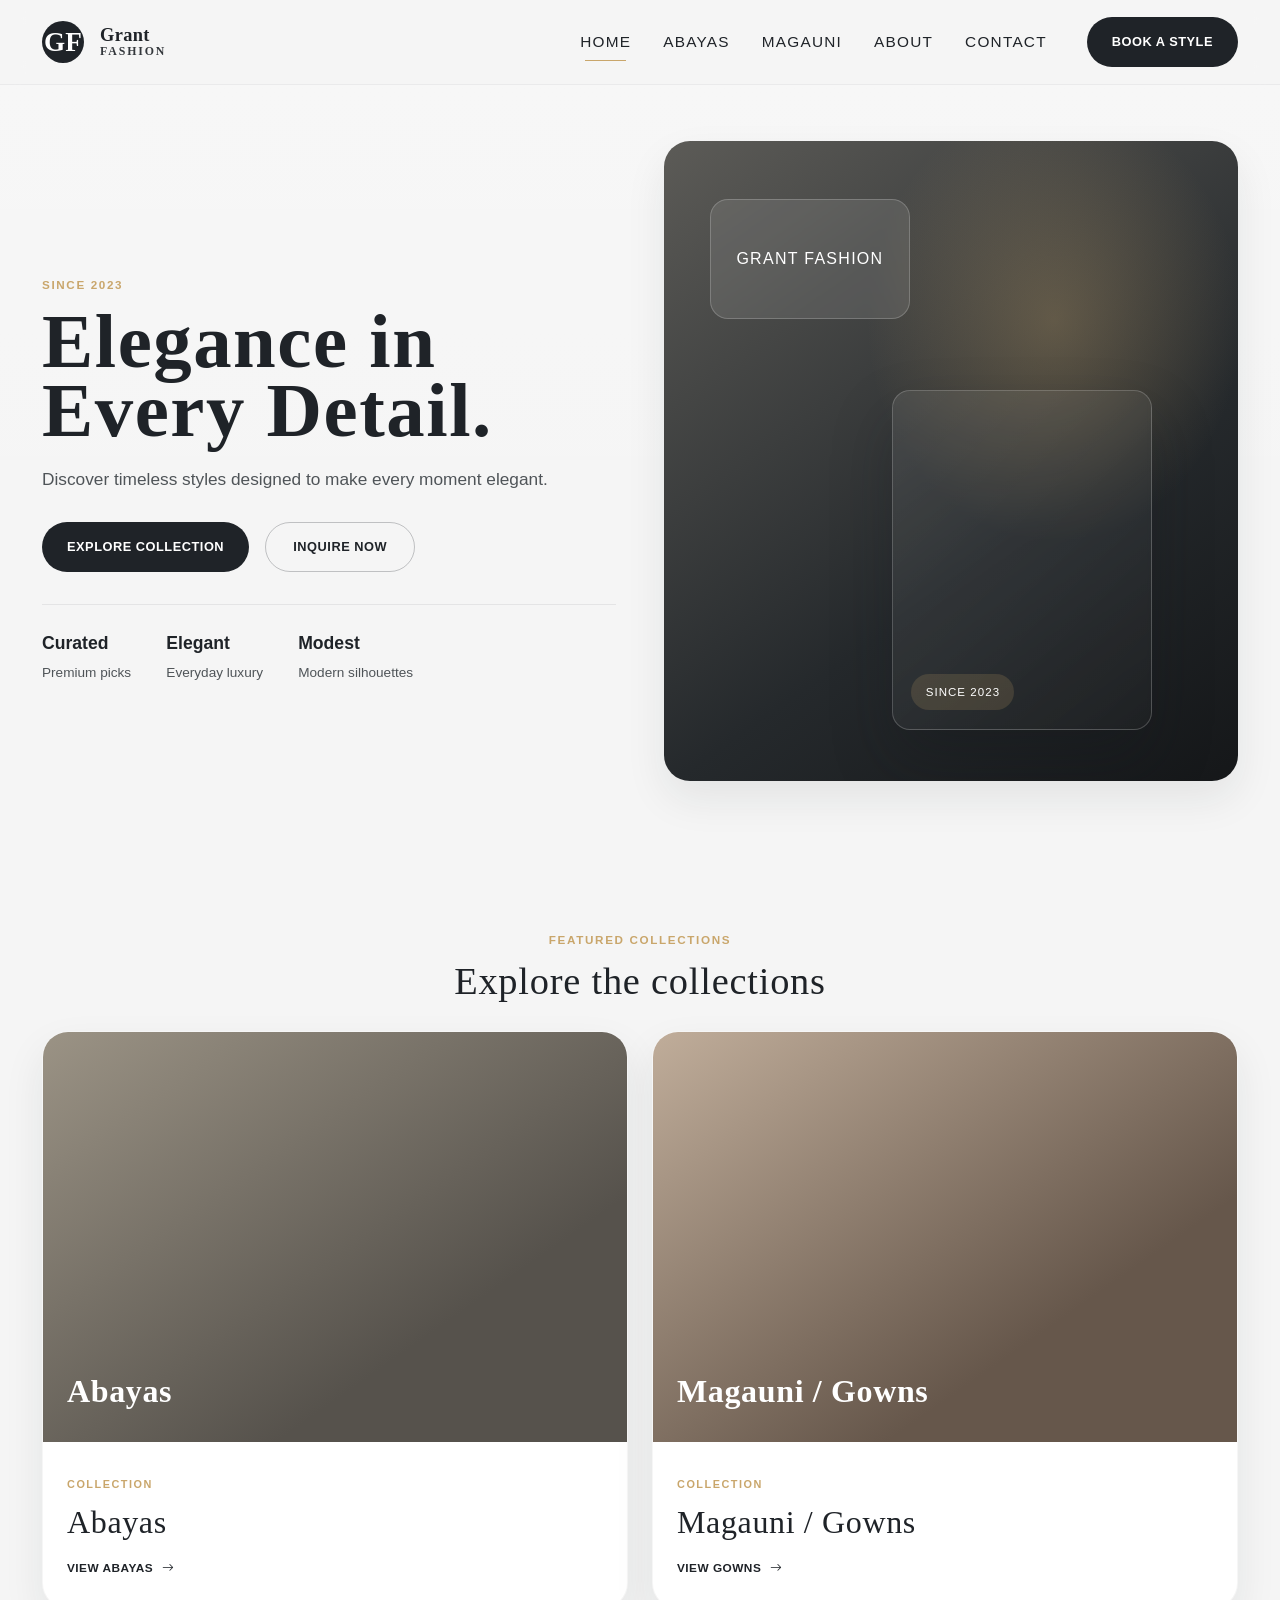
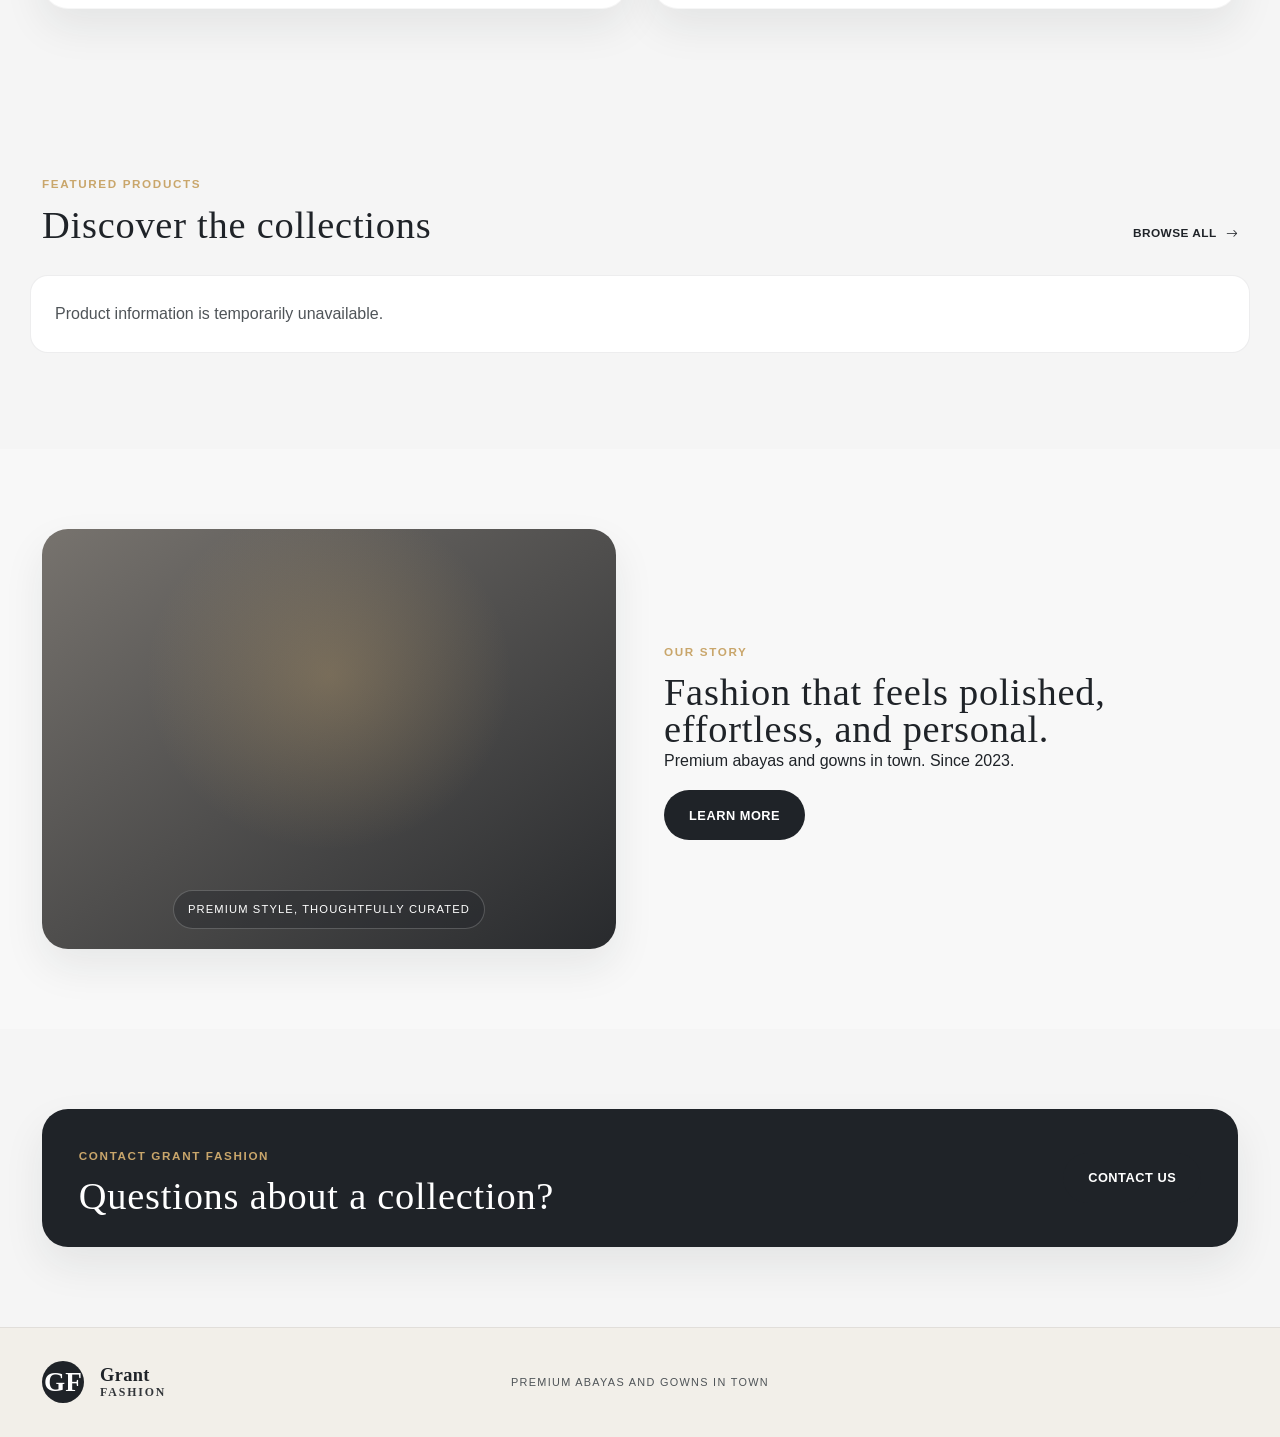
==== commit d7337af7: "admin page changes" ====
--- a/index.html
+++ b/index.html
@@ -11,6 +11,9 @@
       content="Grant Fashion presents premium abayas and gowns in town. Since 2023."
     />
     <title>Grant Fashion | Premium Abayas and Gowns</title>
+    <meta property="og:site_name" content="Grant Fashion" />
+    <meta property="og:title" content="Grant Fashion | Premium Abayas and Gowns" />
+    <meta property="og:description" content="Grant Fashion presents premium abayas and gowns in town. Since 2023." />
     <link rel="preconnect" href="https://fonts.googleapis.com" />
     <link rel="preconnect" href="https://fonts.gstatic.com" crossorigin />
     <link
@@ -32,19 +35,20 @@
       <nav class="navbar navbar-expand-lg navbar-light px-3 px-lg-4 py-3">
         <div class="container-xl">
           <a class="navbar-brand d-flex align-items-center gap-3" href="index.html" aria-label="Grant Fashion home">
-            <span class="brand-mark" aria-hidden="true">GF</span>
+            <img class="brand-logo" data-brand-logo alt="" hidden />
+            <span class="brand-mark" data-brand-initials aria-hidden="true">GF</span>
             <div class="brand-copy">
-              <span class="brand-name">GRANT</span>
-              <span class="brand-subtitle">Fashion</span>
+              <span class="brand-name" data-brand-name>Grant</span>
+              <span class="brand-subtitle" data-brand-tagline>Fashion</span>
             </div>
           </a>
 
           <button
             class="navbar-toggler border-0 shadow-none"
             type="button"
-            data-bs-toggle="offcanvas"
-            data-bs-target="#mobileMenu"
+            data-menu-toggle
             aria-controls="mobileMenu"
+            aria-expanded="false"
             aria-label="Open navigation menu"
           >
             <span class="navbar-toggler-icon"></span>
@@ -69,7 +73,7 @@
     <div class="offcanvas offcanvas-end" tabindex="-1" id="mobileMenu" aria-labelledby="mobileMenuLabel">
       <div class="offcanvas-header">
         <h5 class="offcanvas-title" id="mobileMenuLabel">Menu</h5>
-        <button type="button" class="btn-close" data-bs-dismiss="offcanvas" aria-label="Close menu"></button>
+        <button type="button" class="btn-close" data-menu-close aria-label="Close menu"></button>
       </div>
       <div class="offcanvas-body">
         <ul class="nav flex-column mobile-nav">
@@ -119,7 +123,7 @@
                   <span class="card-tag">Since 2023</span>
                 </div>
                 <div class="visual-card visual-card-small">
-                    <span>Grant Fashion</span>
+                    <span data-brand-copy>Grant Fashion</span>
                 </div>
               </div>
             </div>
@@ -207,7 +211,7 @@
         <div class="container-xl">
           <div class="inquiry-panel">
             <div>
-              <p class="eyebrow">Contact Grant Fashion</p>
+              <p class="eyebrow" data-brand-copy>Contact Grant Fashion</p>
               <h2>Questions about a collection?</h2>
             </div>
             <a class="btn btn-primary btn-cta" href="pages/contact.html">Contact us</a>
@@ -221,10 +225,11 @@
         <div class="row g-4 align-items-center">
           <div class="col-lg-4">
             <a class="navbar-brand d-flex align-items-center gap-3" href="index.html" aria-label="Grant Fashion home">
-              <span class="brand-mark" aria-hidden="true">GF</span>
+              <img class="brand-logo" data-brand-logo alt="" hidden />
+              <span class="brand-mark" data-brand-initials aria-hidden="true">GF</span>
               <div class="brand-copy">
-                <span class="brand-name">GRANT</span>
-                <span class="brand-subtitle">Fashion</span>
+                <span class="brand-name" data-brand-name>Grant</span>
+                <span class="brand-subtitle" data-brand-tagline>Fashion</span>
               </div>
             </a>
           </div>
@@ -243,6 +248,7 @@
     </footer>
 
     <script src="https://cdn.jsdelivr.net/npm/bootstrap@5.3.3/dist/js/bootstrap.bundle.min.js"></script>
+    <script src="assets/js/brand.js"></script>
     <script src="assets/js/main.js"></script>
   </body>
 </html>
--- a/assets/css/style.css
+++ b/assets/css/style.css
@@ -101,9 +101,18 @@
   font-weight: 700;
 }
 
+.brand-logo {
+  width: 42px;
+  height: 42px;
+  border-radius: 50%;
+  object-fit: contain;
+}
+
 .brand-copy {
   display: flex;
   flex-direction: column;
+  min-width: 0;
+  max-width: min(55vw, 24rem);
   line-height: 1.05;
 }
 
@@ -112,6 +121,26 @@
   display: block;
   font-size: 1.15rem;
   font-weight: 600;
+}
+
+.brand-name,
+.brand-subtitle,
+[data-brand-copy],
+[data-brand-connect],
+[data-brand-description] {
+  white-space: normal;
+}
+
+.brand-name {
+  max-width: 100%;
+  overflow-wrap: anywhere;
+}
+
+.brand-subtitle,
+[data-brand-copy],
+[data-brand-connect],
+[data-brand-description] {
+  overflow-wrap: anywhere;
 }
 
 .brand-subtitle {
@@ -745,8 +774,108 @@
   color: var(--color-text-soft);
 }
 
+.navbar-toggler {
+  display: inline-grid;
+  width: 44px;
+  height: 44px;
+  place-items: center;
+  padding: 0;
+  border: 0;
+  background: transparent;
+}
+
+.navbar-toggler-icon {
+  display: block;
+  width: 1.5rem;
+  height: 1.5rem;
+  background: linear-gradient(
+    to bottom,
+    transparent 18%,
+    var(--color-charcoal) 18% 25%,
+    transparent 25% 47%,
+    var(--color-charcoal) 47% 54%,
+    transparent 54% 76%,
+    var(--color-charcoal) 76% 83%,
+    transparent 83%
+  );
+}
+
 .offcanvas {
+  position: fixed;
+  z-index: 1055;
+  top: 0;
+  right: 0;
+  bottom: 0;
+  display: flex;
+  width: min(400px, 100vw);
+  flex-direction: column;
+  overflow-y: auto;
+  padding: 1.25rem;
   background: rgba(245,245,245,0.98);
+  visibility: hidden;
+  pointer-events: none;
+  transform: translateX(100%);
+  transition: transform 0.3s ease-in-out, visibility 0.3s;
+}
+
+.offcanvas.show {
+  visibility: visible;
+  pointer-events: auto;
+  transform: translateX(0);
+}
+
+.offcanvas-header {
+  display: flex;
+  align-items: center;
+  justify-content: space-between;
+  gap: 1rem;
+}
+
+.offcanvas-title {
+  margin: 0;
+}
+
+.offcanvas-body {
+  flex: 1;
+  overflow-y: auto;
+}
+
+.btn-close {
+  width: 2rem;
+  height: 2rem;
+  border: 0;
+  background: transparent;
+  color: var(--color-charcoal);
+  font-size: 1.5rem;
+  cursor: pointer;
+}
+
+.btn-close::before {
+  content: "×";
+}
+
+@media (max-width: 991.98px) {
+  .navbar-collapse {
+    display: none !important;
+  }
+}
+
+body.menu-open::before {
+  position: fixed;
+  z-index: 1040;
+  inset: 0;
+  background: rgba(31, 35, 40, 0.38);
+  content: "";
+}
+
+@media (min-width: 992px) {
+  .navbar-toggler {
+    display: none;
+  }
+
+  .offcanvas {
+    display: none;
+  }
 }
 
 .mobile-nav .nav-link {
